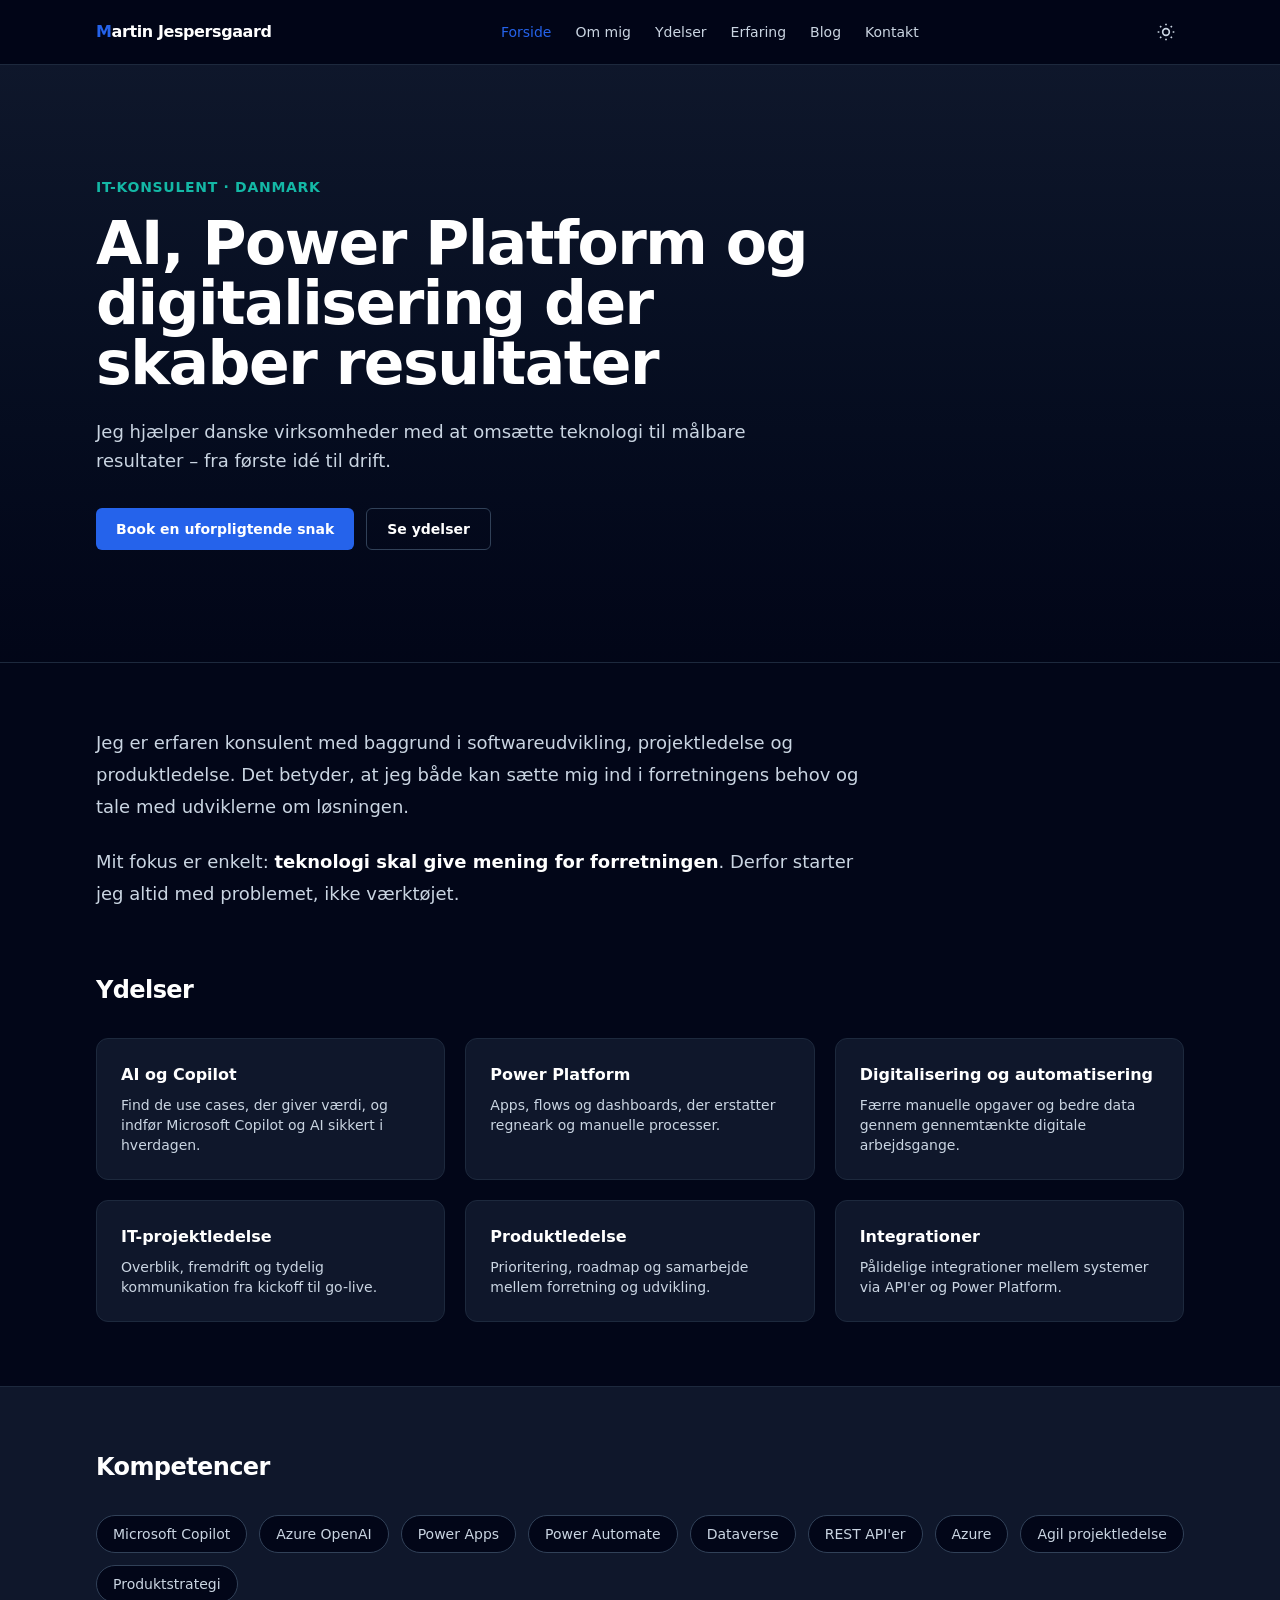
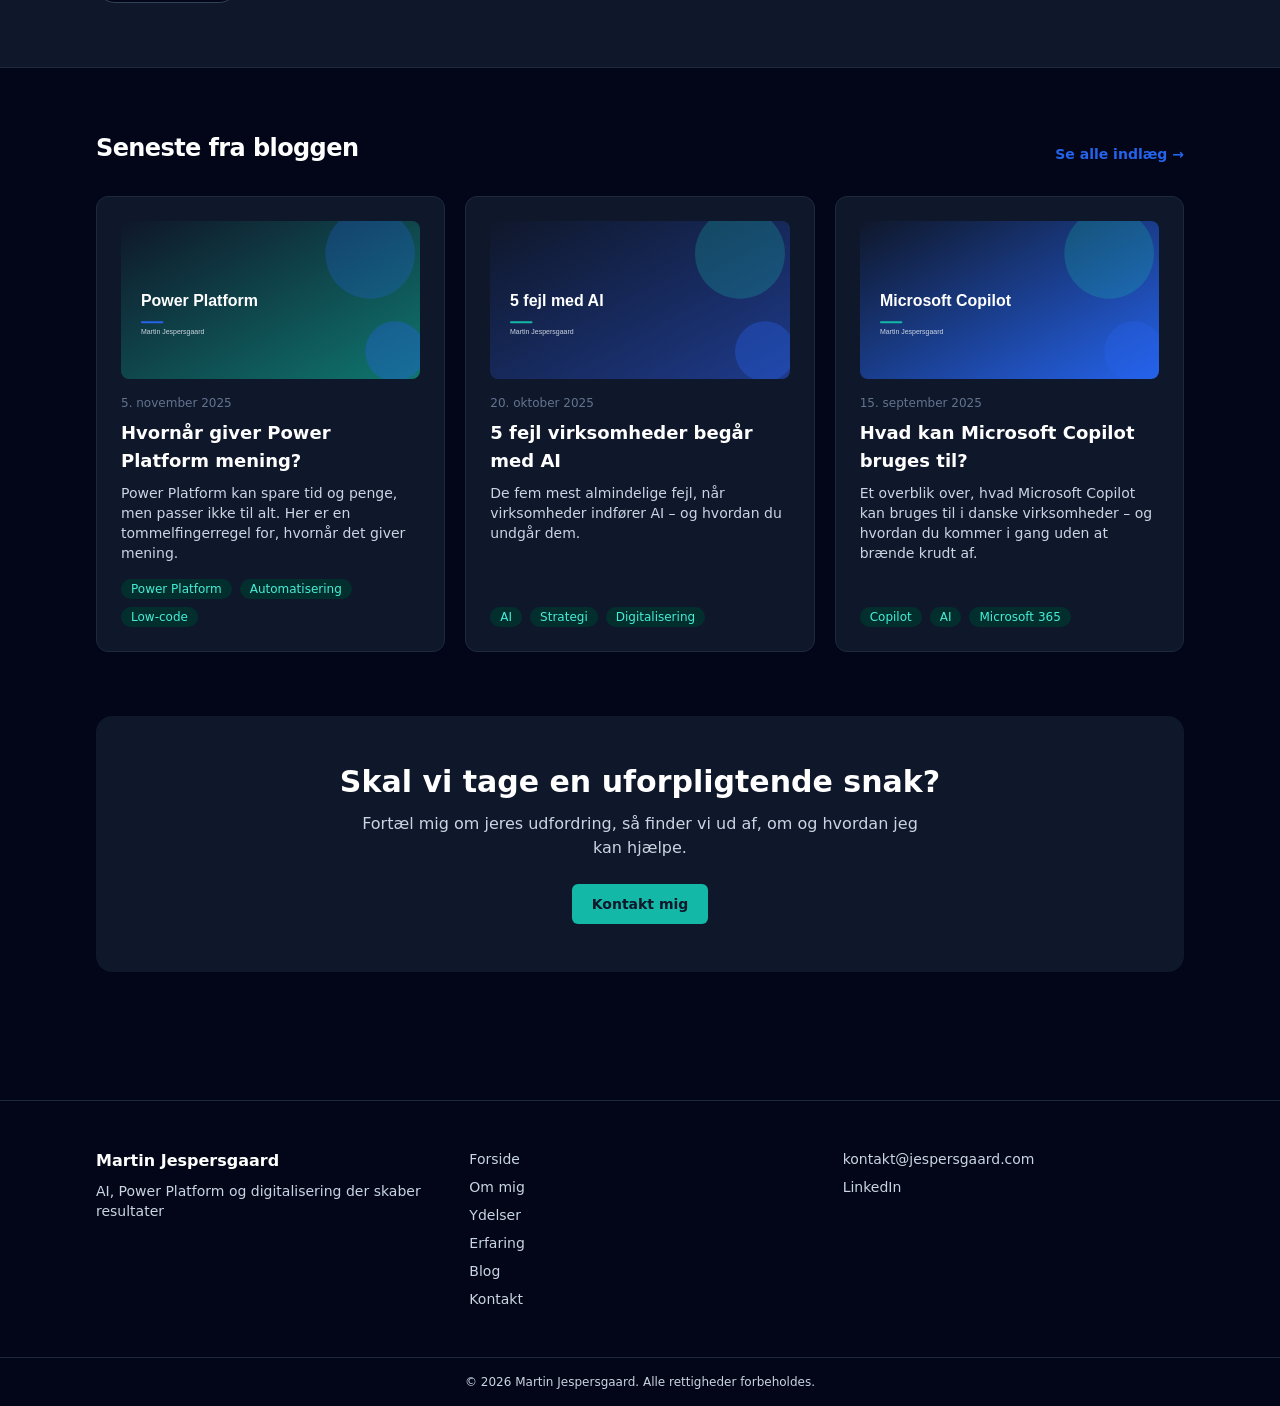
==== index.html @ b981d4f5 "Deploy 2026-11-13T13:01Z Co-authored-by: Copilot <223556219+Copilot@users.noreply.github.com>" ====
<!DOCTYPE html><html lang="da"><head><meta charset="utf-8"><meta name="viewport" content="width=device-width, initial-scale=1"><title>Martin Jespersgaard – AI, Power Platform og digitalisering der skaber resultater</title><meta name="description" content="Martin Jespersgaard er selvstændig IT-konsulent med fokus på AI, Microsoft Copilot, Power Platform, automatisering og digitalisering."><meta name="robots" content="index, follow, max-image-preview:large"><meta name="theme-color" content="#2563EB"><link rel="canonical" href="https://www.jespersgaard.com/"><link rel="icon" type="image/svg+xml" href="/favicon.svg"><link rel="sitemap" href="/sitemap-index.xml"><meta property="og:site_name" content="Martin Jespersgaard"><meta property="og:locale" content="da_DK"><meta property="og:type" content="website"><meta property="og:title" content="Martin Jespersgaard – AI, Power Platform og digitalisering der skaber resultater"><meta property="og:description" content="Martin Jespersgaard er selvstændig IT-konsulent med fokus på AI, Microsoft Copilot, Power Platform, automatisering og digitalisering."><meta property="og:url" content="https://www.jespersgaard.com/"><meta property="og:image" content="https://www.jespersgaard.com/images/og-default.png"><meta name="twitter:card" content="summary_large_image"><meta name="twitter:title" content="Martin Jespersgaard – AI, Power Platform og digitalisering der skaber resultater"><meta name="twitter:description" content="Martin Jespersgaard er selvstændig IT-konsulent med fokus på AI, Microsoft Copilot, Power Platform, automatisering og digitalisering."><meta name="twitter:image" content="https://www.jespersgaard.com/images/og-default.png"><script type="application/ld+json">{"@context":"https://schema.org","@type":"Person","@id":"https://www.jespersgaard.com/#person","name":"Martin Jespersgaard","url":"https://www.jespersgaard.com/","image":"https://www.jespersgaard.com/images/profile/martin.webp","jobTitle":"Selvstændig IT-konsulent","description":"Erfaren IT-konsulent med baggrund inden for softwareudvikling, projektledelse, produktledelse, Power Platform, integrationer og AI.","email":"kontakt@jespersgaard.com","sameAs":["https://www.linkedin.com/in/jespersgaard/"],"knowsAbout":["Microsoft Copilot","AI","Power Platform","Digitalisering","Automatisering","IT-projektledelse","Produktledelse","Integrationer"],"address":{"@type":"PostalAddress","addressCountry":"DK"}}</script><script>
      const dark = localStorage.getItem('theme') !== 'light';
      document.documentElement.classList.toggle('dark', dark);
    </script><link rel="stylesheet" href="/_astro/BaseLayout.BVk5-nYg.css"></head><body class="flex min-h-screen flex-col"><a href="#main" class="sr-only focus:not-sr-only focus:absolute focus:left-4 focus:top-4 focus:rounded focus:bg-primary focus:px-3 focus:py-2 focus:text-white">Gå til indhold</a><header class="sticky top-0 z-40 border-b border-slate-200 bg-white/90 backdrop-blur dark:border-slate-800 dark:bg-slate-950/90"><div class="container-x flex h-16 items-center justify-between"><a href="/" class="font-semibold tracking-tight text-secondary dark:text-white"><span class="text-primary">M</span>artin Jespersgaard</a><nav aria-label="Hovednavigation" class="hidden items-center gap-6 md:flex"><a href="/" aria-current="page" class="text-sm font-medium hover:text-primary text-primary">Forside</a><a href="/om-mig/" class="text-sm font-medium hover:text-primary text-slate-600 dark:text-slate-300">Om mig</a><a href="/ydelser/" class="text-sm font-medium hover:text-primary text-slate-600 dark:text-slate-300">Ydelser</a><a href="/erfaring/" class="text-sm font-medium hover:text-primary text-slate-600 dark:text-slate-300">Erfaring</a><a href="/blog/" class="text-sm font-medium hover:text-primary text-slate-600 dark:text-slate-300">Blog</a><a href="/kontakt/" class="text-sm font-medium hover:text-primary text-slate-600 dark:text-slate-300">Kontakt</a></nav><div class="flex items-center gap-2"><button id="theme-toggle" type="button" aria-label="Skift mellem lyst og mørkt tema" class="rounded-md p-2 text-slate-600 hover:bg-slate-100 dark:text-slate-300 dark:hover:bg-slate-800"><svg class="hidden size-5 dark:block" viewBox="0 0 24 24" fill="none" stroke="currentColor" stroke-width="2" aria-hidden="true"><circle cx="12" cy="12" r="4"></circle><path d="M12 2v2m0 16v2M4.9 4.9l1.4 1.4m11.4 11.4 1.4 1.4M2 12h2m16 0h2M4.9 19.1l1.4-1.4M17.7 6.3l1.4-1.4"></path></svg><svg class="size-5 dark:hidden" viewBox="0 0 24 24" fill="none" stroke="currentColor" stroke-width="2" aria-hidden="true"><path d="M21 12.8A9 9 0 1 1 11.2 3a7 7 0 0 0 9.8 9.8z"></path></svg></button><button id="menu-toggle" type="button" aria-label="Åbn menu" aria-expanded="false" aria-controls="mobile-menu" class="rounded-md p-2 text-slate-600 hover:bg-slate-100 md:hidden dark:text-slate-300 dark:hover:bg-slate-800"><svg class="size-5" viewBox="0 0 24 24" fill="none" stroke="currentColor" stroke-width="2" aria-hidden="true"><path d="M4 6h16M4 12h16M4 18h16"></path></svg></button></div></div><nav id="mobile-menu" aria-label="Mobilnavigation" hidden class="border-t border-slate-200 md:hidden dark:border-slate-800"><div class="container-x flex flex-col py-2"><a href="/" class="py-2 text-sm font-medium">Forside</a><a href="/om-mig/" class="py-2 text-sm font-medium">Om mig</a><a href="/ydelser/" class="py-2 text-sm font-medium">Ydelser</a><a href="/erfaring/" class="py-2 text-sm font-medium">Erfaring</a><a href="/blog/" class="py-2 text-sm font-medium">Blog</a><a href="/kontakt/" class="py-2 text-sm font-medium">Kontakt</a></div></nav></header><script type="module">document.getElementById(`theme-toggle`)?.addEventListener(`click`,()=>{let e=document.documentElement.classList.toggle(`dark`);localStorage.setItem(`theme`,e?`dark`:`light`)});var e=document.getElementById(`menu-toggle`),t=document.getElementById(`mobile-menu`);e?.addEventListener(`click`,()=>{let n=t.hasAttribute(`hidden`);t.toggleAttribute(`hidden`,!n),e.setAttribute(`aria-expanded`,String(n))});</script><!-- {SITE.name} --><main id="main" class="flex-1"><section class="border-b border-slate-200 bg-gradient-to-b from-slate-50 to-white dark:border-slate-800 dark:from-slate-900 dark:to-slate-950"><div class="container-x py-20 sm:py-28"><p class="mb-4 text-sm font-semibold uppercase tracking-wider text-accent">IT-konsulent · Danmark</p><h1 class="max-w-3xl font-bold tracking-tight text-4xl sm:text-6xl">AI, Power Platform og digitalisering der skaber resultater</h1><p class="mt-6 max-w-2xl text-lg leading-relaxed">Jeg hjælper danske virksomheder med at omsætte teknologi til målbare resultater – fra første idé til drift.</p><div class="mt-8 flex flex-wrap gap-3"><a href="/kontakt/" class="btn btn-primary">Book en uforpligtende snak</a><a href="/ydelser/" class="btn btn-secondary">Se ydelser</a></div></div></section><section class="container-x py-16"><div class="prose prose-lg prose-slate max-w-3xl dark:prose-invert"><p>Jeg er erfaren konsulent med baggrund i softwareudvikling, projektledelse og produktledelse. Det betyder, at jeg både kan sætte mig ind i forretningens behov og tale med udviklerne om løsningen.</p>
<p>Mit fokus er enkelt: <strong>teknologi skal give mening for forretningen</strong>. Derfor starter jeg altid med problemet, ikke værktøjet.</p>
</div></section><section class="container-x pb-16" aria-labelledby="ydelser"><h2 id="ydelser" class="text-2xl font-bold tracking-tight">Ydelser</h2><div class="mt-8 grid gap-5 sm:grid-cols-2 lg:grid-cols-3"><a href="/ydelser/" class="card block"><h3 class="font-semibold">AI og Copilot</h3><p class="mt-2 text-sm">Find de use cases, der giver værdi, og indfør Microsoft Copilot og AI sikkert i hverdagen.</p></a><a href="/ydelser/" class="card block"><h3 class="font-semibold">Power Platform</h3><p class="mt-2 text-sm">Apps, flows og dashboards, der erstatter regneark og manuelle processer.</p></a><a href="/ydelser/" class="card block"><h3 class="font-semibold">Digitalisering og automatisering</h3><p class="mt-2 text-sm">Færre manuelle opgaver og bedre data gennem gennemtænkte digitale arbejdsgange.</p></a><a href="/ydelser/" class="card block"><h3 class="font-semibold">IT-projektledelse</h3><p class="mt-2 text-sm">Overblik, fremdrift og tydelig kommunikation fra kickoff til go-live.</p></a><a href="/ydelser/" class="card block"><h3 class="font-semibold">Produktledelse</h3><p class="mt-2 text-sm">Prioritering, roadmap og samarbejde mellem forretning og udvikling.</p></a><a href="/ydelser/" class="card block"><h3 class="font-semibold">Integrationer</h3><p class="mt-2 text-sm">Pålidelige integrationer mellem systemer via API&#39;er og Power Platform.</p></a></div></section><section class="border-y border-slate-200 bg-slate-50 py-16 dark:border-slate-800 dark:bg-slate-900" aria-labelledby="kompetencer"><div class="container-x"><h2 id="kompetencer" class="text-2xl font-bold tracking-tight">Kompetencer</h2><ul class="mt-8 flex flex-wrap gap-3"><li class="rounded-full border border-slate-200 bg-white px-4 py-2 text-sm font-medium dark:border-slate-700 dark:bg-slate-950">Microsoft Copilot</li><li class="rounded-full border border-slate-200 bg-white px-4 py-2 text-sm font-medium dark:border-slate-700 dark:bg-slate-950">Azure OpenAI</li><li class="rounded-full border border-slate-200 bg-white px-4 py-2 text-sm font-medium dark:border-slate-700 dark:bg-slate-950">Power Apps</li><li class="rounded-full border border-slate-200 bg-white px-4 py-2 text-sm font-medium dark:border-slate-700 dark:bg-slate-950">Power Automate</li><li class="rounded-full border border-slate-200 bg-white px-4 py-2 text-sm font-medium dark:border-slate-700 dark:bg-slate-950">Dataverse</li><li class="rounded-full border border-slate-200 bg-white px-4 py-2 text-sm font-medium dark:border-slate-700 dark:bg-slate-950">REST API&#39;er</li><li class="rounded-full border border-slate-200 bg-white px-4 py-2 text-sm font-medium dark:border-slate-700 dark:bg-slate-950">Azure</li><li class="rounded-full border border-slate-200 bg-white px-4 py-2 text-sm font-medium dark:border-slate-700 dark:bg-slate-950">Agil projektledelse</li><li class="rounded-full border border-slate-200 bg-white px-4 py-2 text-sm font-medium dark:border-slate-700 dark:bg-slate-950">Produktstrategi</li></ul></div></section><section class="container-x py-16" aria-labelledby="blog"><div class="flex items-end justify-between"><h2 id="blog" class="text-2xl font-bold tracking-tight">Seneste fra bloggen</h2><a href="/blog/" class="text-sm font-semibold text-primary">Se alle indlæg →</a></div><div class="mt-8 grid gap-5 md:grid-cols-3"><article class="card flex h-full flex-col"><img src="/images/blog/power-platform.svg" alt="Illustration af Power Platform-byggeklodser" width="640" height="336" loading="lazy" decoding="async" class="mb-4 aspect-[1200/630] w-full rounded-lg object-cover"><time datetime="2025-11-05T00:00:00.000Z" class="text-xs text-slate-500">5. november 2025</time><h3 class="mt-2 text-lg font-semibold"><a href="/blog/hvornaar-power-platform/" class="hover:text-primary">Hvornår giver Power Platform mening?</a></h3><p class="mt-2 flex-1 text-sm">Power Platform kan spare tid og penge, men passer ikke til alt. Her er en tommelfingerregel for, hvornår det giver mening.</p><div class="mt-4 flex flex-wrap gap-2"><span class="tag">Power Platform</span><span class="tag">Automatisering</span><span class="tag">Low-code</span></div></article><article class="card flex h-full flex-col"><img src="/images/blog/ai-fejl.svg" alt="Illustration af fem faldgruber ved AI-projekter" width="640" height="336" loading="lazy" decoding="async" class="mb-4 aspect-[1200/630] w-full rounded-lg object-cover"><time datetime="2025-10-20T00:00:00.000Z" class="text-xs text-slate-500">20. oktober 2025</time><h3 class="mt-2 text-lg font-semibold"><a href="/blog/5-fejl-med-ai/" class="hover:text-primary">5 fejl virksomheder begår med AI</a></h3><p class="mt-2 flex-1 text-sm">De fem mest almindelige fejl, når virksomheder indfører AI – og hvordan du undgår dem.</p><div class="mt-4 flex flex-wrap gap-2"><span class="tag">AI</span><span class="tag">Strategi</span><span class="tag">Digitalisering</span></div></article><article class="card flex h-full flex-col"><img src="/images/blog/hvad-er-copilot.svg" alt="Illustration af Microsoft Copilot i en arbejdsgang" width="640" height="336" loading="lazy" decoding="async" class="mb-4 aspect-[1200/630] w-full rounded-lg object-cover"><time datetime="2025-09-15T00:00:00.000Z" class="text-xs text-slate-500">15. september 2025</time><h3 class="mt-2 text-lg font-semibold"><a href="/blog/hvad-er-copilot/" class="hover:text-primary">Hvad kan Microsoft Copilot bruges til?</a></h3><p class="mt-2 flex-1 text-sm">Et overblik over, hvad Microsoft Copilot kan bruges til i danske virksomheder – og hvordan du kommer i gang uden at brænde krudt af.</p><div class="mt-4 flex flex-wrap gap-2"><span class="tag">Copilot</span><span class="tag">AI</span><span class="tag">Microsoft 365</span></div></article></div></section><section class="container-x pb-8"><div class="rounded-2xl bg-secondary px-8 py-12 text-center"><h2 class="text-2xl font-bold !text-white sm:text-3xl">Skal vi tage en uforpligtende snak?</h2><p class="mx-auto mt-3 max-w-xl text-slate-300">Fortæl mig om jeres udfordring, så finder vi ud af, om og hvordan jeg kan hjælpe.</p><a href="/kontakt/" class="btn mt-6 bg-accent text-secondary hover:bg-teal-300">Kontakt mig</a></div></section></main><footer class="mt-24 border-t border-slate-200 dark:border-slate-800"><div class="container-x grid gap-8 py-12 md:grid-cols-3"><div><p class="font-semibold text-secondary dark:text-white">Martin Jespersgaard</p><p class="mt-2 text-sm">AI, Power Platform og digitalisering der skaber resultater</p></div><nav aria-label="Footernavigation"><ul class="space-y-2 text-sm"><li><a href="/" class="hover:text-primary">Forside</a></li><li><a href="/om-mig/" class="hover:text-primary">Om mig</a></li><li><a href="/ydelser/" class="hover:text-primary">Ydelser</a></li><li><a href="/erfaring/" class="hover:text-primary">Erfaring</a></li><li><a href="/blog/" class="hover:text-primary">Blog</a></li><li><a href="/kontakt/" class="hover:text-primary">Kontakt</a></li></ul></nav><div class="text-sm"><p><a href="mailto:kontakt@jespersgaard.com" class="hover:text-primary">kontakt@jespersgaard.com</a></p><p class="mt-2"><a href="https://www.linkedin.com/in/jespersgaard/" rel="me noopener" class="hover:text-primary">LinkedIn</a></p></div></div><div class="border-t border-slate-200 py-4 text-center text-xs dark:border-slate-800">© 2026 Martin Jespersgaard. Alle rettigheder forbeholdes.</div></footer></body></html>
---- _astro/BaseLayout.BVk5-nYg.css ----
/*! tailwindcss v4.3.5 | MIT License | https://tailwindcss.com */
@layer properties{@supports (((-webkit-hyphens:none)) and (not (margin-trim:block))) or ((-moz-orient:inline) and (not (color:rgb(from red r g b)))){*,:before,:after,::backdrop{--tw-space-y-reverse:0;--tw-border-style:solid;--tw-gradient-position:initial;--tw-gradient-from:#0000;--tw-gradient-via:#0000;--tw-gradient-to:#0000;--tw-gradient-stops:initial;--tw-gradient-via-stops:initial;--tw-gradient-from-position:0%;--tw-gradient-via-position:50%;--tw-gradient-to-position:100%;--tw-leading:initial;--tw-font-weight:initial;--tw-tracking:initial;--tw-shadow:0 0 #0000;--tw-shadow-color:initial;--tw-shadow-alpha:100%;--tw-inset-shadow:0 0 #0000;--tw-inset-shadow-color:initial;--tw-inset-shadow-alpha:100%;--tw-ring-color:initial;--tw-ring-shadow:0 0 #0000;--tw-inset-ring-color:initial;--tw-inset-ring-shadow:0 0 #0000;--tw-ring-inset:initial;--tw-ring-offset-width:0px;--tw-ring-offset-color:#fff;--tw-ring-offset-shadow:0 0 #0000;--tw-backdrop-blur:initial;--tw-backdrop-brightness:initial;--tw-backdrop-contrast:initial;--tw-backdrop-grayscale:initial;--tw-backdrop-hue-rotate:initial;--tw-backdrop-invert:initial;--tw-backdrop-opacity:initial;--tw-backdrop-saturate:initial;--tw-backdrop-sepia:initial;--tw-outline-style:solid}}}@layer theme{:root,:host{--font-sans:"Segoe UI", system-ui, -apple-system, "Helvetica Neue", Arial, sans-serif;--font-mono:ui-monospace, SFMono-Regular, Menlo, Monaco, Consolas, "Liberation Mono", "Courier New", monospace;--color-red-400:oklch(70.4% .191 22.216);--color-red-600:oklch(57.7% .245 27.325);--color-teal-50:oklch(98.4% .014 180.72);--color-teal-100:oklch(95.3% .051 180.801);--color-teal-300:oklch(85.5% .138 181.071);--color-teal-400:oklch(77.7% .152 181.912);--color-teal-600:oklch(60% .118 184.704);--color-teal-700:oklch(51.1% .096 186.391);--color-teal-950:oklch(27.7% .046 192.524);--color-blue-100:oklch(93.2% .032 255.585);--color-blue-950:oklch(28.2% .091 267.935);--color-slate-50:oklch(98.4% .003 247.858);--color-slate-100:oklch(96.8% .007 247.896);--color-slate-200:oklch(92.9% .013 255.508);--color-slate-300:oklch(86.9% .022 252.894);--color-slate-400:oklch(70.4% .04 256.788);--color-slate-500:oklch(55.4% .046 257.417);--color-slate-600:oklch(44.6% .043 257.281);--color-slate-700:oklch(37.2% .044 257.287);--color-slate-800:oklch(27.9% .041 260.031);--color-slate-900:oklch(20.8% .042 265.755);--color-slate-950:oklch(12.9% .042 264.695);--color-white:#fff;--spacing:.25rem;--container-xl:36rem;--container-2xl:42rem;--container-3xl:48rem;--container-6xl:72rem;--text-xs:.75rem;--text-xs--line-height:calc(1 / .75);--text-sm:.875rem;--text-sm--line-height:calc(1.25 / .875);--text-lg:1.125rem;--text-lg--line-height:calc(1.75 / 1.125);--text-xl:1.25rem;--text-xl--line-height:calc(1.75 / 1.25);--text-2xl:1.5rem;--text-2xl--line-height:calc(2 / 1.5);--text-3xl:1.875rem;--text-3xl--line-height:calc(2.25 / 1.875);--text-4xl:2.25rem;--text-4xl--line-height:calc(2.5 / 2.25);--text-5xl:3rem;--text-5xl--line-height:1;--text-6xl:3.75rem;--text-6xl--line-height:1;--font-weight-medium:500;--font-weight-semibold:600;--font-weight-bold:700;--tracking-tight:-.025em;--tracking-wider:.05em;--leading-relaxed:1.625;--radius-md:.375rem;--radius-lg:.5rem;--radius-xl:.75rem;--radius-2xl:1rem;--default-transition-duration:.15s;--default-transition-timing-function:cubic-bezier(.4, 0, .2, 1);--default-font-family:var(--font-sans);--default-mono-font-family:var(--font-mono);--color-primary:#2563eb;--color-primary-dark:#1d4ed8;--color-secondary:#0f172a;--color-accent:#14b8a6}}@layer base{*,:after,:before,::backdrop{box-sizing:border-box;border:0 solid;margin:0;padding:0}::file-selector-button{box-sizing:border-box;border:0 solid;margin:0;padding:0}html,:host{-webkit-text-size-adjust:100%;tab-size:4;line-height:1.5;font-family:var(--default-font-family,-apple-system, BlinkMacSystemFont, "Segoe UI", Roboto, "Helvetica Neue", "Noto Sans", Arial, sans-serif, "Apple Color Emoji", "Segoe UI Emoji", "Segoe UI Symbol", "Noto Color Emoji");font-feature-settings:var(--default-font-feature-settings,normal);font-variation-settings:var(--default-font-variation-settings,normal);-webkit-tap-highlight-color:transparent}hr{height:0;color:inherit;border-top-width:1px}abbr:where([title]){text-decoration:underline dotted}h1,h2,h3,h4,h5,h6{font-size:inherit;font-weight:inherit}a{color:inherit;-webkit-text-decoration:inherit;-webkit-text-decoration:inherit;-webkit-text-decoration:inherit;text-decoration:inherit}b,strong{font-weight:bolder}code,kbd,samp,pre{font-family:var(--default-mono-font-family,ui-monospace, SFMono-Regular, Menlo, Monaco, Consolas, "Liberation Mono", "Courier New", monospace);font-feature-settings:var(--default-mono-font-feature-settings,normal);font-variation-settings:var(--default-mono-font-variation-settings,normal);font-size:1em}small{font-size:80%}sub,sup{vertical-align:baseline;font-size:75%;line-height:0;position:relative}sub{bottom:-.25em}sup{top:-.5em}table{text-indent:0;border-color:inherit;border-collapse:collapse}:-moz-focusring:where(:not(iframe)){outline:auto}progress{vertical-align:baseline}summary{display:list-item}ol,ul,menu{list-style:none}img,svg,video,canvas,audio,iframe,embed,object{vertical-align:middle;display:block}img,video{max-width:100%;height:auto}button,input,select,optgroup,textarea{font:inherit;font-feature-settings:inherit;font-variation-settings:inherit;letter-spacing:inherit;color:inherit;opacity:1;background-color:#0000;border-radius:0}::file-selector-button{font:inherit;font-feature-settings:inherit;font-variation-settings:inherit;letter-spacing:inherit;color:inherit;opacity:1;background-color:#0000;border-radius:0}:where(select:is([multiple],[size])) optgroup{font-weight:bolder}:where(select:is([multiple],[size])) optgroup option{padding-inline-start:20px}::file-selector-button{margin-inline-end:4px}::placeholder{opacity:1}@supports (not ((-webkit-appearance:-apple-pay-button))) or (contain-intrinsic-size:1px){::placeholder{color:currentColor}@supports (color:color-mix(in lab, red, red)){::placeholder{color:color-mix(in oklab, currentcolor 50%, transparent)}}}textarea{resize:vertical}::-webkit-search-decoration{-webkit-appearance:none}::-webkit-date-and-time-value{min-height:1lh;text-align:inherit}::-webkit-datetime-edit{display:inline-flex}::-webkit-datetime-edit-fields-wrapper{padding:0}::-webkit-datetime-edit{padding-block:0}::-webkit-datetime-edit-year-field{padding-block:0}::-webkit-datetime-edit-month-field{padding-block:0}::-webkit-datetime-edit-day-field{padding-block:0}::-webkit-datetime-edit-hour-field{padding-block:0}::-webkit-datetime-edit-minute-field{padding-block:0}::-webkit-datetime-edit-second-field{padding-block:0}::-webkit-datetime-edit-millisecond-field{padding-block:0}::-webkit-datetime-edit-meridiem-field{padding-block:0}::-webkit-calendar-picker-indicator{line-height:1}:-moz-ui-invalid{box-shadow:none}button,input:where([type=button],[type=reset],[type=submit]){appearance:button}::file-selector-button{appearance:button}::-webkit-inner-spin-button{height:auto}::-webkit-outer-spin-button{height:auto}[hidden]:where(:not([hidden=until-found])){display:none!important}}@layer components;@layer utilities{.sr-only{clip-path:inset(50%);white-space:nowrap;border-width:0;width:1px;height:1px;margin:-1px;padding:0;position:absolute;overflow:hidden}.sticky{position:sticky}.top-0{top:0}.z-40{z-index:40}.order-first{order:-9999}.mx-auto{margin-inline:auto}.prose{color:var(--tw-prose-body);max-width:65ch}.prose :where(p):not(:where([class~=not-prose],[class~=not-prose] *)){margin-top:1.25em;margin-bottom:1.25em}.prose :where([class~=lead]):not(:where([class~=not-prose],[class~=not-prose] *)){color:var(--tw-prose-lead);margin-top:1.2em;margin-bottom:1.2em;font-size:1.25em;line-height:1.6}.prose :where(a):not(:where([class~=not-prose],[class~=not-prose] *)){color:var(--tw-prose-links);font-weight:500;text-decoration:underline}.prose :where(strong):not(:where([class~=not-prose],[class~=not-prose] *)){color:var(--tw-prose-bold);font-weight:600}.prose :where(a strong):not(:where([class~=not-prose],[class~=not-prose] *)),.prose :where(blockquote strong):not(:where([class~=not-prose],[class~=not-prose] *)),.prose :where(thead th strong):not(:where([class~=not-prose],[class~=not-prose] *)){color:inherit}.prose :where(ol):not(:where([class~=not-prose],[class~=not-prose] *)){margin-top:1.25em;margin-bottom:1.25em;padding-inline-start:1.625em;list-style-type:decimal}.prose :where(ol[type=A]):not(:where([class~=not-prose],[class~=not-prose] *)){list-style-type:upper-alpha}.prose :where(ol[type=a]):not(:where([class~=not-prose],[class~=not-prose] *)){list-style-type:lower-alpha}.prose :where(ol[type=A s]):not(:where([class~=not-prose],[class~=not-prose] *)){list-style-type:upper-alpha}.prose :where(ol[type=a s]):not(:where([class~=not-prose],[class~=not-prose] *)){list-style-type:lower-alpha}.prose :where(ol[type=I]):not(:where([class~=not-prose],[class~=not-prose] *)){list-style-type:upper-roman}.prose :where(ol[type=i]):not(:where([class~=not-prose],[class~=not-prose] *)){list-style-type:lower-roman}.prose :where(ol[type=I s]):not(:where([class~=not-prose],[class~=not-prose] *)){list-style-type:upper-roman}.prose :where(ol[type=i s]):not(:where([class~=not-prose],[class~=not-prose] *)){list-style-type:lower-roman}.prose :where(ol[type="1"]):not(:where([class~=not-prose],[class~=not-prose] *)){list-style-type:decimal}.prose :where(ul):not(:where([class~=not-prose],[class~=not-prose] *)){margin-top:1.25em;margin-bottom:1.25em;padding-inline-start:1.625em;list-style-type:disc}.prose :where(ol>li):not(:where([class~=not-prose],[class~=not-prose] *))::marker{color:var(--tw-prose-counters);font-weight:400}.prose :where(ul>li):not(:where([class~=not-prose],[class~=not-prose] *))::marker{color:var(--tw-prose-bullets)}.prose :where(dt):not(:where([class~=not-prose],[class~=not-prose] *)){color:var(--tw-prose-headings);margin-top:1.25em;font-weight:600}.prose :where(hr):not(:where([class~=not-prose],[class~=not-prose] *)){border-color:var(--tw-prose-hr);border-top-width:1px;margin-top:3em;margin-bottom:3em}.prose :where(blockquote):not(:where([class~=not-prose],[class~=not-prose] *)){color:var(--tw-prose-quotes);border-inline-start-width:.25rem;border-inline-start-color:var(--tw-prose-quote-borders);quotes:"“""”""‘""’";margin-top:1.6em;margin-bottom:1.6em;padding-inline-start:1em;font-style:italic;font-weight:500}.prose :where(blockquote p:first-of-type):not(:where([class~=not-prose],[class~=not-prose] *)):before{content:open-quote}.prose :where(blockquote p:last-of-type):not(:where([class~=not-prose],[class~=not-prose] *)):after{content:close-quote}.prose :where(h1):not(:where([class~=not-prose],[class~=not-prose] *)){color:var(--tw-prose-headings);margin-top:0;margin-bottom:.888889em;font-size:2.25em;font-weight:800;line-height:1.11111}.prose :where(h1 strong):not(:where([class~=not-prose],[class~=not-prose] *)){color:inherit;font-weight:900}.prose :where(h2):not(:where([class~=not-prose],[class~=not-prose] *)){color:var(--tw-prose-headings);margin-top:2em;margin-bottom:1em;font-size:1.5em;font-weight:700;line-height:1.33333}.prose :where(h2 strong):not(:where([class~=not-prose],[class~=not-prose] *)){color:inherit;font-weight:800}.prose :where(h3):not(:where([class~=not-prose],[class~=not-prose] *)){color:var(--tw-prose-headings);margin-top:1.6em;margin-bottom:.6em;font-size:1.25em;font-weight:600;line-height:1.6}.prose :where(h3 strong):not(:where([class~=not-prose],[class~=not-prose] *)){color:inherit;font-weight:700}.prose :where(h4):not(:where([class~=not-prose],[class~=not-prose] *)){color:var(--tw-prose-headings);margin-top:1.5em;margin-bottom:.5em;font-weight:600;line-height:1.5}.prose :where(h4 strong):not(:where([class~=not-prose],[class~=not-prose] *)){color:inherit;font-weight:700}.prose :where(img):not(:where([class~=not-prose],[class~=not-prose] *)){margin-top:2em;margin-bottom:2em}.prose :where(picture):not(:where([class~=not-prose],[class~=not-prose] *)){margin-top:2em;margin-bottom:2em;display:block}.prose :where(video):not(:where([class~=not-prose],[class~=not-prose] *)){margin-top:2em;margin-bottom:2em}.prose :where(kbd):not(:where([class~=not-prose],[class~=not-prose] *)){color:var(--tw-prose-kbd);box-shadow:0 0 0 1px var(--tw-prose-kbd-shadows), 0 3px 0 var(--tw-prose-kbd-shadows);padding-top:.1875em;padding-inline-end:.375em;padding-bottom:.1875em;border-radius:.3125rem;padding-inline-start:.375em;font-family:inherit;font-size:.875em;font-weight:500}.prose :where(code):not(:where([class~=not-prose],[class~=not-prose] *)){color:var(--tw-prose-code);font-size:.875em;font-weight:600}.prose :where(code):not(:where([class~=not-prose],[class~=not-prose] *)):before,.prose :where(code):not(:where([class~=not-prose],[class~=not-prose] *)):after{content:"`"}.prose :where(a code):not(:where([class~=not-prose],[class~=not-prose] *)),.prose :where(h1 code):not(:where([class~=not-prose],[class~=not-prose] *)){color:inherit}.prose :where(h2 code):not(:where([class~=not-prose],[class~=not-prose] *)){color:inherit;font-size:.875em}.prose :where(h3 code):not(:where([class~=not-prose],[class~=not-prose] *)){color:inherit;font-size:.9em}.prose :where(h4 code):not(:where([class~=not-prose],[class~=not-prose] *)),.prose :where(blockquote code):not(:where([class~=not-prose],[class~=not-prose] *)),.prose :where(thead th code):not(:where([class~=not-prose],[class~=not-prose] *)){color:inherit}.prose :where(pre):not(:where([class~=not-prose],[class~=not-prose] *)){color:var(--tw-prose-pre-code);background-color:var(--tw-prose-pre-bg);padding-top:.857143em;padding-inline-end:1.14286em;padding-bottom:.857143em;border-radius:.375rem;margin-top:1.71429em;margin-bottom:1.71429em;padding-inline-start:1.14286em;font-size:.875em;font-weight:400;line-height:1.71429;overflow-x:auto}.prose :where(pre code):not(:where([class~=not-prose],[class~=not-prose] *)){font-weight:inherit;color:inherit;font-size:inherit;font-family:inherit;line-height:inherit;background-color:#0000;border-width:0;border-radius:0;padding:0}.prose :where(pre code):not(:where([class~=not-prose],[class~=not-prose] *)):before,.prose :where(pre code):not(:where([class~=not-prose],[class~=not-prose] *)):after{content:none}.prose :where(table):not(:where([class~=not-prose],[class~=not-prose] *)){table-layout:auto;width:100%;margin-top:2em;margin-bottom:2em;font-size:.875em;line-height:1.71429}.prose :where(thead):not(:where([class~=not-prose],[class~=not-prose] *)){border-bottom-width:1px;border-bottom-color:var(--tw-prose-th-borders)}.prose :where(thead th):not(:where([class~=not-prose],[class~=not-prose] *)){color:var(--tw-prose-headings);vertical-align:bottom;padding-inline-end:.571429em;padding-bottom:.571429em;padding-inline-start:.571429em;font-weight:600}.prose :where(tbody tr):not(:where([class~=not-prose],[class~=not-prose] *)){border-bottom-width:1px;border-bottom-color:var(--tw-prose-td-borders)}.prose :where(tbody tr:last-child):not(:where([class~=not-prose],[class~=not-prose] *)){border-bottom-width:0}.prose :where(tbody td):not(:where([class~=not-prose],[class~=not-prose] *)){vertical-align:baseline}.prose :where(tfoot):not(:where([class~=not-prose],[class~=not-prose] *)){border-top-width:1px;border-top-color:var(--tw-prose-th-borders)}.prose :where(tfoot td):not(:where([class~=not-prose],[class~=not-prose] *)){vertical-align:top}.prose :where(th,td):not(:where([class~=not-prose],[class~=not-prose] *)){text-align:start}.prose :where(figure>*):not(:where([class~=not-prose],[class~=not-prose] *)){margin-top:0;margin-bottom:0}.prose :where(figcaption):not(:where([class~=not-prose],[class~=not-prose] *)){color:var(--tw-prose-captions);margin-top:.857143em;font-size:.875em;line-height:1.42857}.prose{--tw-prose-body:oklch(37.3% .034 259.733);--tw-prose-headings:oklch(21% .034 264.665);--tw-prose-lead:oklch(44.6% .03 256.802);--tw-prose-links:oklch(21% .034 264.665);--tw-prose-bold:oklch(21% .034 264.665);--tw-prose-counters:oklch(55.1% .027 264.364);--tw-prose-bullets:oklch(87.2% .01 258.338);--tw-prose-hr:oklch(92.8% .006 264.531);--tw-prose-quotes:oklch(21% .034 264.665);--tw-prose-quote-borders:oklch(92.8% .006 264.531);--tw-prose-captions:oklch(55.1% .027 264.364);--tw-prose-kbd:oklch(21% .034 264.665);--tw-prose-kbd-shadows:oklab(21% -.00316127 -.0338527/.1);--tw-prose-code:oklch(21% .034 264.665);--tw-prose-pre-code:oklch(92.8% .006 264.531);--tw-prose-pre-bg:oklch(27.8% .033 256.848);--tw-prose-th-borders:oklch(87.2% .01 258.338);--tw-prose-td-borders:oklch(92.8% .006 264.531);--tw-prose-invert-body:oklch(87.2% .01 258.338);--tw-prose-invert-headings:#fff;--tw-prose-invert-lead:oklch(70.7% .022 261.325);--tw-prose-invert-links:#fff;--tw-prose-invert-bold:#fff;--tw-prose-invert-counters:oklch(70.7% .022 261.325);--tw-prose-invert-bullets:oklch(44.6% .03 256.802);--tw-prose-invert-hr:oklch(37.3% .034 259.733);--tw-prose-invert-quotes:oklch(96.7% .003 264.542);--tw-prose-invert-quote-borders:oklch(37.3% .034 259.733);--tw-prose-invert-captions:oklch(70.7% .022 261.325);--tw-prose-invert-kbd:#fff;--tw-prose-invert-kbd-shadows:#ffffff1a;--tw-prose-invert-code:#fff;--tw-prose-invert-pre-code:oklch(87.2% .01 258.338);--tw-prose-invert-pre-bg:#00000080;--tw-prose-invert-th-borders:oklch(44.6% .03 256.802);--tw-prose-invert-td-borders:oklch(37.3% .034 259.733);font-size:1rem;line-height:1.75}.prose :where(picture>img):not(:where([class~=not-prose],[class~=not-prose] *)){margin-top:0;margin-bottom:0}.prose :where(li):not(:where([class~=not-prose],[class~=not-prose] *)){margin-top:.5em;margin-bottom:.5em}.prose :where(ol>li):not(:where([class~=not-prose],[class~=not-prose] *)),.prose :where(ul>li):not(:where([class~=not-prose],[class~=not-prose] *)){padding-inline-start:.375em}.prose :where(.prose>ul>li p):not(:where([class~=not-prose],[class~=not-prose] *)){margin-top:.75em;margin-bottom:.75em}.prose :where(.prose>ul>li>p:first-child):not(:where([class~=not-prose],[class~=not-prose] *)){margin-top:1.25em}.prose :where(.prose>ul>li>p:last-child):not(:where([class~=not-prose],[class~=not-prose] *)){margin-bottom:1.25em}.prose :where(.prose>ol>li>p:first-child):not(:where([class~=not-prose],[class~=not-prose] *)){margin-top:1.25em}.prose :where(.prose>ol>li>p:last-child):not(:where([class~=not-prose],[class~=not-prose] *)){margin-bottom:1.25em}.prose :where(ul ul,ul ol,ol ul,ol ol):not(:where([class~=not-prose],[class~=not-prose] *)){margin-top:.75em;margin-bottom:.75em}.prose :where(dl):not(:where([class~=not-prose],[class~=not-prose] *)){margin-top:1.25em;margin-bottom:1.25em}.prose :where(dd):not(:where([class~=not-prose],[class~=not-prose] *)){margin-top:.5em;padding-inline-start:1.625em}.prose :where(hr+*):not(:where([class~=not-prose],[class~=not-prose] *)),.prose :where(h2+*):not(:where([class~=not-prose],[class~=not-prose] *)),.prose :where(h3+*):not(:where([class~=not-prose],[class~=not-prose] *)),.prose :where(h4+*):not(:where([class~=not-prose],[class~=not-prose] *)){margin-top:0}.prose :where(thead th:first-child):not(:where([class~=not-prose],[class~=not-prose] *)){padding-inline-start:0}.prose :where(thead th:last-child):not(:where([class~=not-prose],[class~=not-prose] *)){padding-inline-end:0}.prose :where(tbody td,tfoot td):not(:where([class~=not-prose],[class~=not-prose] *)){padding-top:.571429em;padding-inline-end:.571429em;padding-bottom:.571429em;padding-inline-start:.571429em}.prose :where(tbody td:first-child,tfoot td:first-child):not(:where([class~=not-prose],[class~=not-prose] *)){padding-inline-start:0}.prose :where(tbody td:last-child,tfoot td:last-child):not(:where([class~=not-prose],[class~=not-prose] *)){padding-inline-end:0}.prose :where(figure):not(:where([class~=not-prose],[class~=not-prose] *)){margin-top:2em;margin-bottom:2em}.prose :where(.prose>:first-child):not(:where([class~=not-prose],[class~=not-prose] *)){margin-top:0}.prose :where(.prose>:last-child):not(:where([class~=not-prose],[class~=not-prose] *)){margin-bottom:0}.prose-lg{font-size:1.125rem;line-height:1.77778}.prose-lg :where(p):not(:where([class~=not-prose],[class~=not-prose] *)){margin-top:1.33333em;margin-bottom:1.33333em}.prose-lg :where([class~=lead]):not(:where([class~=not-prose],[class~=not-prose] *)){margin-top:1.09091em;margin-bottom:1.09091em;font-size:1.22222em;line-height:1.45455}.prose-lg :where(blockquote):not(:where([class~=not-prose],[class~=not-prose] *)){margin-top:1.66667em;margin-bottom:1.66667em;padding-inline-start:1em}.prose-lg :where(h1):not(:where([class~=not-prose],[class~=not-prose] *)){margin-top:0;margin-bottom:.833333em;font-size:2.66667em;line-height:1}.prose-lg :where(h2):not(:where([class~=not-prose],[class~=not-prose] *)){margin-top:1.86667em;margin-bottom:1.06667em;font-size:1.66667em;line-height:1.33333}.prose-lg :where(h3):not(:where([class~=not-prose],[class~=not-prose] *)){margin-top:1.66667em;margin-bottom:.666667em;font-size:1.33333em;line-height:1.5}.prose-lg :where(h4):not(:where([class~=not-prose],[class~=not-prose] *)){margin-top:1.77778em;margin-bottom:.444444em;line-height:1.55556}.prose-lg :where(img):not(:where([class~=not-prose],[class~=not-prose] *)),.prose-lg :where(picture):not(:where([class~=not-prose],[class~=not-prose] *)){margin-top:1.77778em;margin-bottom:1.77778em}.prose-lg :where(picture>img):not(:where([class~=not-prose],[class~=not-prose] *)){margin-top:0;margin-bottom:0}.prose-lg :where(video):not(:where([class~=not-prose],[class~=not-prose] *)){margin-top:1.77778em;margin-bottom:1.77778em}.prose-lg :where(kbd):not(:where([class~=not-prose],[class~=not-prose] *)){padding-top:.222222em;padding-inline-end:.444444em;padding-bottom:.222222em;border-radius:.3125rem;padding-inline-start:.444444em;font-size:.888889em}.prose-lg :where(code):not(:where([class~=not-prose],[class~=not-prose] *)){font-size:.888889em}.prose-lg :where(h2 code):not(:where([class~=not-prose],[class~=not-prose] *)){font-size:.866667em}.prose-lg :where(h3 code):not(:where([class~=not-prose],[class~=not-prose] *)){font-size:.875em}.prose-lg :where(pre):not(:where([class~=not-prose],[class~=not-prose] *)){padding-top:1em;padding-inline-end:1.5em;padding-bottom:1em;border-radius:.375rem;margin-top:2em;margin-bottom:2em;padding-inline-start:1.5em;font-size:.888889em;line-height:1.75}.prose-lg :where(ol):not(:where([class~=not-prose],[class~=not-prose] *)),.prose-lg :where(ul):not(:where([class~=not-prose],[class~=not-prose] *)){margin-top:1.33333em;margin-bottom:1.33333em;padding-inline-start:1.55556em}.prose-lg :where(li):not(:where([class~=not-prose],[class~=not-prose] *)){margin-top:.666667em;margin-bottom:.666667em}.prose-lg :where(ol>li):not(:where([class~=not-prose],[class~=not-prose] *)),.prose-lg :where(ul>li):not(:where([class~=not-prose],[class~=not-prose] *)){padding-inline-start:.444444em}.prose-lg :where(.prose-lg>ul>li p):not(:where([class~=not-prose],[class~=not-prose] *)){margin-top:.888889em;margin-bottom:.888889em}.prose-lg :where(.prose-lg>ul>li>p:first-child):not(:where([class~=not-prose],[class~=not-prose] *)){margin-top:1.33333em}.prose-lg :where(.prose-lg>ul>li>p:last-child):not(:where([class~=not-prose],[class~=not-prose] *)){margin-bottom:1.33333em}.prose-lg :where(.prose-lg>ol>li>p:first-child):not(:where([class~=not-prose],[class~=not-prose] *)){margin-top:1.33333em}.prose-lg :where(.prose-lg>ol>li>p:last-child):not(:where([class~=not-prose],[class~=not-prose] *)){margin-bottom:1.33333em}.prose-lg :where(ul ul,ul ol,ol ul,ol ol):not(:where([class~=not-prose],[class~=not-prose] *)){margin-top:.888889em;margin-bottom:.888889em}.prose-lg :where(dl):not(:where([class~=not-prose],[class~=not-prose] *)){margin-top:1.33333em;margin-bottom:1.33333em}.prose-lg :where(dt):not(:where([class~=not-prose],[class~=not-prose] *)){margin-top:1.33333em}.prose-lg :where(dd):not(:where([class~=not-prose],[class~=not-prose] *)){margin-top:.666667em;padding-inline-start:1.55556em}.prose-lg :where(hr):not(:where([class~=not-prose],[class~=not-prose] *)){margin-top:3.11111em;margin-bottom:3.11111em}.prose-lg :where(hr+*):not(:where([class~=not-prose],[class~=not-prose] *)),.prose-lg :where(h2+*):not(:where([class~=not-prose],[class~=not-prose] *)),.prose-lg :where(h3+*):not(:where([class~=not-prose],[class~=not-prose] *)),.prose-lg :where(h4+*):not(:where([class~=not-prose],[class~=not-prose] *)){margin-top:0}.prose-lg :where(table):not(:where([class~=not-prose],[class~=not-prose] *)){font-size:.888889em;line-height:1.5}.prose-lg :where(thead th):not(:where([class~=not-prose],[class~=not-prose] *)){padding-inline-end:.75em;padding-bottom:.75em;padding-inline-start:.75em}.prose-lg :where(thead th:first-child):not(:where([class~=not-prose],[class~=not-prose] *)){padding-inline-start:0}.prose-lg :where(thead th:last-child):not(:where([class~=not-prose],[class~=not-prose] *)){padding-inline-end:0}.prose-lg :where(tbody td,tfoot td):not(:where([class~=not-prose],[class~=not-prose] *)){padding-top:.75em;padding-inline-end:.75em;padding-bottom:.75em;padding-inline-start:.75em}.prose-lg :where(tbody td:first-child,tfoot td:first-child):not(:where([class~=not-prose],[class~=not-prose] *)){padding-inline-start:0}.prose-lg :where(tbody td:last-child,tfoot td:last-child):not(:where([class~=not-prose],[class~=not-prose] *)){padding-inline-end:0}.prose-lg :where(figure):not(:where([class~=not-prose],[class~=not-prose] *)){margin-top:1.77778em;margin-bottom:1.77778em}.prose-lg :where(figure>*):not(:where([class~=not-prose],[class~=not-prose] *)){margin-top:0;margin-bottom:0}.prose-lg :where(figcaption):not(:where([class~=not-prose],[class~=not-prose] *)){margin-top:1em;font-size:.888889em;line-height:1.5}.prose-lg :where(.prose-lg>:first-child):not(:where([class~=not-prose],[class~=not-prose] *)){margin-top:0}.prose-lg :where(.prose-lg>:last-child):not(:where([class~=not-prose],[class~=not-prose] *)){margin-bottom:0}.mt-1{margin-top:var(--spacing)}.mt-2{margin-top:calc(var(--spacing) * 2)}.mt-3{margin-top:calc(var(--spacing) * 3)}.mt-4{margin-top:calc(var(--spacing) * 4)}.mt-6{margin-top:calc(var(--spacing) * 6)}.mt-8{margin-top:calc(var(--spacing) * 8)}.mt-10{margin-top:calc(var(--spacing) * 10)}.mt-12{margin-top:calc(var(--spacing) * 12)}.mt-16{margin-top:calc(var(--spacing) * 16)}.mt-24{margin-top:calc(var(--spacing) * 24)}.mb-4{margin-bottom:calc(var(--spacing) * 4)}.block{display:block}.flex{display:flex}.grid{display:grid}.hidden{display:none}.aspect-\[4\/5\]{aspect-ratio:4/5}.aspect-\[1200\/630\]{aspect-ratio:1200/630}.size-5{width:calc(var(--spacing) * 5);height:calc(var(--spacing) * 5)}.h-16{height:calc(var(--spacing) * 16)}.h-full{height:100%}.min-h-screen{min-height:100vh}.w-24{width:calc(var(--spacing) * 24)}.w-full{width:100%}.max-w-2xl{max-width:var(--container-2xl)}.max-w-3xl{max-width:var(--container-3xl)}.max-w-xl{max-width:var(--container-xl)}.flex-1{flex:1}.flex-col{flex-direction:column}.flex-wrap{flex-wrap:wrap}.items-baseline{align-items:baseline}.items-center{align-items:center}.items-end{align-items:flex-end}.items-start{align-items:flex-start}.justify-between{justify-content:space-between}.gap-2{gap:calc(var(--spacing) * 2)}.gap-3{gap:calc(var(--spacing) * 3)}.gap-4{gap:calc(var(--spacing) * 4)}.gap-5{gap:calc(var(--spacing) * 5)}.gap-6{gap:calc(var(--spacing) * 6)}.gap-8{gap:calc(var(--spacing) * 8)}.gap-10{gap:calc(var(--spacing) * 10)}:where(.space-y-1>:not(:last-child)){--tw-space-y-reverse:0;margin-block-start:calc(var(--spacing) * var(--tw-space-y-reverse));margin-block-end:calc(var(--spacing) * calc(1 - var(--tw-space-y-reverse)))}:where(.space-y-2>:not(:last-child)){--tw-space-y-reverse:0;margin-block-start:calc(calc(var(--spacing) * 2) * var(--tw-space-y-reverse));margin-block-end:calc(calc(var(--spacing) * 2) * calc(1 - var(--tw-space-y-reverse)))}.overflow-hidden{overflow:hidden}.rounded-2xl{border-radius:var(--radius-2xl)}.rounded-full{border-radius:2147483647px}.rounded-lg{border-radius:var(--radius-lg)}.rounded-md{border-radius:var(--radius-md)}.rounded-xl{border-radius:var(--radius-xl)}.border{border-style:var(--tw-border-style);border-width:1px}.border-y{border-block-style:var(--tw-border-style);border-block-width:1px}.border-t{border-top-style:var(--tw-border-style);border-top-width:1px}.border-b{border-bottom-style:var(--tw-border-style);border-bottom-width:1px}.border-slate-200{border-color:var(--color-slate-200)}.border-slate-300{border-color:var(--color-slate-300)}.bg-accent{background-color:var(--color-accent)}.bg-secondary{background-color:var(--color-secondary)}.bg-slate-50{background-color:var(--color-slate-50)}.bg-white{background-color:var(--color-white)}.bg-white\/90{background-color:#ffffffe6}@supports (color:color-mix(in lab, red, red)){.bg-white\/90{background-color:color-mix(in oklab, var(--color-white) 90%, transparent)}}.bg-gradient-to-b{--tw-gradient-position:to bottom in oklab;background-image:linear-gradient(var(--tw-gradient-stops))}.bg-gradient-to-br{--tw-gradient-position:to bottom right in oklab;background-image:linear-gradient(var(--tw-gradient-stops))}.from-blue-100{--tw-gradient-from:var(--color-blue-100);--tw-gradient-stops:var(--tw-gradient-via-stops,var(--tw-gradient-position), var(--tw-gradient-from) var(--tw-gradient-from-position), var(--tw-gradient-to) var(--tw-gradient-to-position))}.from-slate-50{--tw-gradient-from:var(--color-slate-50);--tw-gradient-stops:var(--tw-gradient-via-stops,var(--tw-gradient-position), var(--tw-gradient-from) var(--tw-gradient-from-position), var(--tw-gradient-to) var(--tw-gradient-to-position))}.via-slate-100{--tw-gradient-via:var(--color-slate-100);--tw-gradient-via-stops:var(--tw-gradient-position), var(--tw-gradient-from) var(--tw-gradient-from-position), var(--tw-gradient-via) var(--tw-gradient-via-position), var(--tw-gradient-to) var(--tw-gradient-to-position);--tw-gradient-stops:var(--tw-gradient-via-stops)}.to-teal-100{--tw-gradient-to:var(--color-teal-100);--tw-gradient-stops:var(--tw-gradient-via-stops,var(--tw-gradient-position), var(--tw-gradient-from) var(--tw-gradient-from-position), var(--tw-gradient-to) var(--tw-gradient-to-position))}.to-white{--tw-gradient-to:var(--color-white);--tw-gradient-stops:var(--tw-gradient-via-stops,var(--tw-gradient-position), var(--tw-gradient-from) var(--tw-gradient-from-position), var(--tw-gradient-to) var(--tw-gradient-to-position))}.object-cover{object-fit:cover}.object-bottom{object-position:bottom}.p-2{padding:calc(var(--spacing) * 2)}.p-4{padding:calc(var(--spacing) * 4)}.px-3{padding-inline:calc(var(--spacing) * 3)}.px-4{padding-inline:calc(var(--spacing) * 4)}.px-8{padding-inline:calc(var(--spacing) * 8)}.py-2{padding-block:calc(var(--spacing) * 2)}.py-4{padding-block:calc(var(--spacing) * 4)}.py-12{padding-block:calc(var(--spacing) * 12)}.py-14{padding-block:calc(var(--spacing) * 14)}.py-16{padding-block:calc(var(--spacing) * 16)}.py-20{padding-block:calc(var(--spacing) * 20)}.pt-12{padding-top:calc(var(--spacing) * 12)}.pb-8{padding-bottom:calc(var(--spacing) * 8)}.pb-16{padding-bottom:calc(var(--spacing) * 16)}.text-center{text-align:center}.text-2xl{font-size:var(--text-2xl);line-height:var(--tw-leading,var(--text-2xl--line-height))}.text-3xl{font-size:var(--text-3xl);line-height:var(--tw-leading,var(--text-3xl--line-height))}.text-4xl{font-size:var(--text-4xl);line-height:var(--tw-leading,var(--text-4xl--line-height))}.text-lg{font-size:var(--text-lg);line-height:var(--tw-leading,var(--text-lg--line-height))}.text-sm{font-size:var(--text-sm);line-height:var(--tw-leading,var(--text-sm--line-height))}.text-xl{font-size:var(--text-xl);line-height:var(--tw-leading,var(--text-xl--line-height))}.text-xs{font-size:var(--text-xs);line-height:var(--tw-leading,var(--text-xs--line-height))}.leading-relaxed{--tw-leading:var(--leading-relaxed);line-height:var(--leading-relaxed)}.font-bold{--tw-font-weight:var(--font-weight-bold);font-weight:var(--font-weight-bold)}.font-medium{--tw-font-weight:var(--font-weight-medium);font-weight:var(--font-weight-medium)}.font-semibold{--tw-font-weight:var(--font-weight-semibold);font-weight:var(--font-weight-semibold)}.tracking-tight{--tw-tracking:var(--tracking-tight);letter-spacing:var(--tracking-tight)}.tracking-wider{--tw-tracking:var(--tracking-wider);letter-spacing:var(--tracking-wider)}.\!text-white{color:var(--color-white)!important}.text-accent{color:var(--color-accent)}.text-primary{color:var(--color-primary)}.text-red-600{color:var(--color-red-600)}.text-secondary{color:var(--color-secondary)}.text-slate-300{color:var(--color-slate-300)}.text-slate-400{color:var(--color-slate-400)}.text-slate-500{color:var(--color-slate-500)}.text-slate-600{color:var(--color-slate-600)}.text-slate-900{color:var(--color-slate-900)}.text-teal-600{color:var(--color-teal-600)}.uppercase{text-transform:uppercase}.ring-1{--tw-ring-shadow:var(--tw-ring-inset, ) 0 0 0 calc(1px + var(--tw-ring-offset-width)) var(--tw-ring-color,currentcolor);box-shadow:var(--tw-inset-shadow), var(--tw-inset-ring-shadow), var(--tw-ring-offset-shadow), var(--tw-ring-shadow), var(--tw-shadow)}.ring-slate-200{--tw-ring-color:var(--color-slate-200)}.backdrop-blur{--tw-backdrop-blur:blur(8px);backdrop-filter:var(--tw-backdrop-blur, ) var(--tw-backdrop-brightness, ) var(--tw-backdrop-contrast, ) var(--tw-backdrop-grayscale, ) var(--tw-backdrop-hue-rotate, ) var(--tw-backdrop-invert, ) var(--tw-backdrop-opacity, ) var(--tw-backdrop-saturate, ) var(--tw-backdrop-sepia, )}.prose-slate{--tw-prose-body:oklch(37.2% .044 257.287);--tw-prose-headings:oklch(20.8% .042 265.755);--tw-prose-lead:oklch(44.6% .043 257.281);--tw-prose-links:oklch(20.8% .042 265.755);--tw-prose-bold:oklch(20.8% .042 265.755);--tw-prose-counters:oklch(55.4% .046 257.417);--tw-prose-bullets:oklch(86.9% .022 252.894);--tw-prose-hr:oklch(92.9% .013 255.508);--tw-prose-quotes:oklch(20.8% .042 265.755);--tw-prose-quote-borders:oklch(92.9% .013 255.508);--tw-prose-captions:oklch(55.4% .046 257.417);--tw-prose-kbd:oklch(20.8% .042 265.755);--tw-prose-kbd-shadows:oklab(20.8% -.00310889 -.0418848/.1);--tw-prose-code:oklch(20.8% .042 265.755);--tw-prose-pre-code:oklch(92.9% .013 255.508);--tw-prose-pre-bg:oklch(27.9% .041 260.031);--tw-prose-th-borders:oklch(86.9% .022 252.894);--tw-prose-td-borders:oklch(92.9% .013 255.508);--tw-prose-invert-body:oklch(86.9% .022 252.894);--tw-prose-invert-headings:#fff;--tw-prose-invert-lead:oklch(70.4% .04 256.788);--tw-prose-invert-links:#fff;--tw-prose-invert-bold:#fff;--tw-prose-invert-counters:oklch(70.4% .04 256.788);--tw-prose-invert-bullets:oklch(44.6% .043 257.281);--tw-prose-invert-hr:oklch(37.2% .044 257.287);--tw-prose-invert-quotes:oklch(96.8% .007 247.896);--tw-prose-invert-quote-borders:oklch(37.2% .044 257.287);--tw-prose-invert-captions:oklch(70.4% .04 256.788);--tw-prose-invert-kbd:#fff;--tw-prose-invert-kbd-shadows:#ffffff1a;--tw-prose-invert-code:#fff;--tw-prose-invert-pre-code:oklch(86.9% .022 252.894);--tw-prose-invert-pre-bg:#00000080;--tw-prose-invert-th-borders:oklch(44.6% .043 257.281);--tw-prose-invert-td-borders:oklch(37.2% .044 257.287)}@media (hover:hover){.hover\:bg-slate-100:hover{background-color:var(--color-slate-100)}.hover\:bg-teal-300:hover{background-color:var(--color-teal-300)}.hover\:text-primary:hover{color:var(--color-primary)}}.focus\:not-sr-only:focus{clip-path:none;white-space:normal;width:auto;height:auto;margin:0;padding:0;position:static;overflow:visible}.focus\:absolute:focus{position:absolute}.focus\:top-4:focus{top:calc(var(--spacing) * 4)}.focus\:left-4:focus{left:calc(var(--spacing) * 4)}.focus\:rounded:focus{border-radius:.25rem}.focus\:border-primary:focus{border-color:var(--color-primary)}.focus\:bg-primary:focus{background-color:var(--color-primary)}.focus\:px-3:focus{padding-inline:calc(var(--spacing) * 3)}.focus\:py-2:focus{padding-block:calc(var(--spacing) * 2)}.focus\:text-white:focus{color:var(--color-white)}.focus\:outline-2:focus{outline-style:var(--tw-outline-style);outline-width:2px}.focus\:outline-primary:focus{outline-color:var(--color-primary)}@media (width>=40rem){.sm\:grid-cols-2{grid-template-columns:repeat(2,minmax(0,1fr))}.sm\:py-20{padding-block:calc(var(--spacing) * 20)}.sm\:py-28{padding-block:calc(var(--spacing) * 28)}.sm\:text-3xl{font-size:var(--text-3xl);line-height:var(--tw-leading,var(--text-3xl--line-height))}.sm\:text-5xl{font-size:var(--text-5xl);line-height:var(--tw-leading,var(--text-5xl--line-height))}.sm\:text-6xl{font-size:var(--text-6xl);line-height:var(--tw-leading,var(--text-6xl--line-height))}}@media (width>=48rem){.md\:sticky{position:sticky}.md\:top-24{top:calc(var(--spacing) * 24)}.md\:order-none{order:0}.md\:flex{display:flex}.md\:hidden{display:none}.md\:w-full{width:100%}.md\:grid-cols-2{grid-template-columns:repeat(2,minmax(0,1fr))}.md\:grid-cols-3{grid-template-columns:repeat(3,minmax(0,1fr))}.md\:grid-cols-\[1fr_10rem\]{grid-template-columns:1fr 10rem}}@media (width>=64rem){.lg\:grid-cols-3{grid-template-columns:repeat(3,minmax(0,1fr))}.lg\:grid-cols-\[1fr_12rem\]{grid-template-columns:1fr 12rem}}.dark\:block:where(.dark,.dark *){display:block}.dark\:hidden:where(.dark,.dark *){display:none}.dark\:border-slate-700:where(.dark,.dark *){border-color:var(--color-slate-700)}.dark\:border-slate-800:where(.dark,.dark *){border-color:var(--color-slate-800)}.dark\:bg-slate-900:where(.dark,.dark *){background-color:var(--color-slate-900)}.dark\:bg-slate-950:where(.dark,.dark *){background-color:var(--color-slate-950)}.dark\:bg-slate-950\/90:where(.dark,.dark *){background-color:#020618e6}@supports (color:color-mix(in lab, red, red)){.dark\:bg-slate-950\/90:where(.dark,.dark *){background-color:color-mix(in oklab, var(--color-slate-950) 90%, transparent)}}.dark\:from-blue-950:where(.dark,.dark *){--tw-gradient-from:var(--color-blue-950);--tw-gradient-stops:var(--tw-gradient-via-stops,var(--tw-gradient-position), var(--tw-gradient-from) var(--tw-gradient-from-position), var(--tw-gradient-to) var(--tw-gradient-to-position))}.dark\:from-slate-900:where(.dark,.dark *){--tw-gradient-from:var(--color-slate-900);--tw-gradient-stops:var(--tw-gradient-via-stops,var(--tw-gradient-position), var(--tw-gradient-from) var(--tw-gradient-from-position), var(--tw-gradient-to) var(--tw-gradient-to-position))}.dark\:via-slate-900:where(.dark,.dark *){--tw-gradient-via:var(--color-slate-900);--tw-gradient-via-stops:var(--tw-gradient-position), var(--tw-gradient-from) var(--tw-gradient-from-position), var(--tw-gradient-via) var(--tw-gradient-via-position), var(--tw-gradient-to) var(--tw-gradient-to-position);--tw-gradient-stops:var(--tw-gradient-via-stops)}.dark\:to-slate-950:where(.dark,.dark *){--tw-gradient-to:var(--color-slate-950);--tw-gradient-stops:var(--tw-gradient-via-stops,var(--tw-gradient-position), var(--tw-gradient-from) var(--tw-gradient-from-position), var(--tw-gradient-to) var(--tw-gradient-to-position))}.dark\:to-teal-950:where(.dark,.dark *){--tw-gradient-to:var(--color-teal-950);--tw-gradient-stops:var(--tw-gradient-via-stops,var(--tw-gradient-position), var(--tw-gradient-from) var(--tw-gradient-from-position), var(--tw-gradient-to) var(--tw-gradient-to-position))}.dark\:text-red-400:where(.dark,.dark *){color:var(--color-red-400)}.dark\:text-slate-300:where(.dark,.dark *){color:var(--color-slate-300)}.dark\:text-teal-400:where(.dark,.dark *){color:var(--color-teal-400)}.dark\:text-white:where(.dark,.dark *){color:var(--color-white)}.dark\:ring-slate-800:where(.dark,.dark *){--tw-ring-color:var(--color-slate-800)}.dark\:prose-invert:where(.dark,.dark *){--tw-prose-body:var(--tw-prose-invert-body);--tw-prose-headings:var(--tw-prose-invert-headings);--tw-prose-lead:var(--tw-prose-invert-lead);--tw-prose-links:var(--tw-prose-invert-links);--tw-prose-bold:var(--tw-prose-invert-bold);--tw-prose-counters:var(--tw-prose-invert-counters);--tw-prose-bullets:var(--tw-prose-invert-bullets);--tw-prose-hr:var(--tw-prose-invert-hr);--tw-prose-quotes:var(--tw-prose-invert-quotes);--tw-prose-quote-borders:var(--tw-prose-invert-quote-borders);--tw-prose-captions:var(--tw-prose-invert-captions);--tw-prose-kbd:var(--tw-prose-invert-kbd);--tw-prose-kbd-shadows:var(--tw-prose-invert-kbd-shadows);--tw-prose-code:var(--tw-prose-invert-code);--tw-prose-pre-code:var(--tw-prose-invert-pre-code);--tw-prose-pre-bg:var(--tw-prose-invert-pre-bg);--tw-prose-th-borders:var(--tw-prose-invert-th-borders);--tw-prose-td-borders:var(--tw-prose-invert-td-borders)}@media (hover:hover){.dark\:hover\:bg-slate-800:where(.dark,.dark *):hover{background-color:var(--color-slate-800)}}.prose-headings\:tracking-tight :where(h1,h2,h3,h4,h5,h6,th):not(:where([class~=not-prose],[class~=not-prose] *)){--tw-tracking:var(--tracking-tight);letter-spacing:var(--tracking-tight)}.prose-img\:rounded-xl :where(img):not(:where([class~=not-prose],[class~=not-prose] *)){border-radius:var(--radius-xl)}}html{scroll-behavior:smooth}body{background-color:var(--color-white);color:var(--color-slate-700);-webkit-font-smoothing:antialiased;-moz-osx-font-smoothing:grayscale}body:where(.dark,.dark *){background-color:var(--color-slate-950);color:var(--color-slate-300)}h1,h2,h3{color:var(--color-secondary)}:is(h1,h2,h3):where(.dark,.dark *){color:var(--color-white)}.container-x{width:100%;max-width:var(--container-6xl);padding-inline:calc(var(--spacing) * 5);margin-inline:auto}@media (width>=40rem){.container-x{padding-inline:calc(var(--spacing) * 8)}}.btn{border-radius:var(--radius-md);padding-inline:calc(var(--spacing) * 5);padding-block:calc(var(--spacing) * 2.5);font-size:var(--text-sm);line-height:var(--tw-leading,var(--text-sm--line-height));--tw-font-weight:var(--font-weight-semibold);font-weight:var(--font-weight-semibold);transition-property:color,background-color,border-color,outline-color,text-decoration-color,fill,stroke,--tw-gradient-from,--tw-gradient-via,--tw-gradient-to,opacity,box-shadow,transform,translate,scale,rotate,filter,-webkit-backdrop-filter,backdrop-filter,display,content-visibility,overlay,pointer-events;transition-timing-function:var(--tw-ease,var(--default-transition-timing-function));transition-duration:var(--tw-duration,var(--default-transition-duration));justify-content:center;align-items:center;display:inline-flex}.btn:focus-visible{outline-style:var(--tw-outline-style);outline-offset:2px;outline-width:2px;outline-color:var(--color-primary)}.btn-primary{background-color:var(--color-primary);color:var(--color-white)}@media (hover:hover){.btn-primary:hover{background-color:var(--color-primary-dark)}}.btn-secondary{border-style:var(--tw-border-style);border-width:1px;border-color:var(--color-slate-300);color:var(--color-secondary)}@media (hover:hover){.btn-secondary:hover{border-color:var(--color-primary);color:var(--color-primary)}}.btn-secondary:where(.dark,.dark *){border-color:var(--color-slate-700);color:var(--color-white)}.card{border-radius:var(--radius-xl);border-style:var(--tw-border-style);border-width:1px;border-color:var(--color-slate-200);background-color:var(--color-white);padding:calc(var(--spacing) * 6);transition-property:color,background-color,border-color,outline-color,text-decoration-color,fill,stroke,--tw-gradient-from,--tw-gradient-via,--tw-gradient-to,opacity,box-shadow,transform,translate,scale,rotate,filter,-webkit-backdrop-filter,backdrop-filter,display,content-visibility,overlay,pointer-events;transition-timing-function:var(--tw-ease,var(--default-transition-timing-function));transition-duration:var(--tw-duration,var(--default-transition-duration))}@media (hover:hover){.card:hover{border-color:#2563eb80}@supports (color:color-mix(in lab, red, red)){.card:hover{border-color:color-mix(in oklab, var(--color-primary) 50%, transparent)}}.card:hover{--tw-shadow:0 1px 3px 0 var(--tw-shadow-color,#0000001a), 0 1px 2px -1px var(--tw-shadow-color,#0000001a);box-shadow:var(--tw-inset-shadow), var(--tw-inset-ring-shadow), var(--tw-ring-offset-shadow), var(--tw-ring-shadow), var(--tw-shadow)}}.card:where(.dark,.dark *){border-color:var(--color-slate-800);background-color:var(--color-slate-900)}.tag{background-color:var(--color-teal-50);padding-inline:calc(var(--spacing) * 2.5);padding-block:calc(var(--spacing) * .5);font-size:var(--text-xs);line-height:var(--tw-leading,var(--text-xs--line-height));--tw-font-weight:var(--font-weight-medium);font-weight:var(--font-weight-medium);color:var(--color-teal-700);border-radius:2147483647px}.tag:where(.dark,.dark *){background-color:var(--color-teal-950);color:var(--color-teal-300)}.prose :where(a){color:var(--color-primary)}@property --tw-space-y-reverse{syntax:"*";inherits:false;initial-value:0}@property --tw-border-style{syntax:"*";inherits:false;initial-value:solid}@property --tw-gradient-position{syntax:"*";inherits:false}@property --tw-gradient-from{syntax:"<color>";inherits:false;initial-value:#0000}@property --tw-gradient-via{syntax:"<color>";inherits:false;initial-value:#0000}@property --tw-gradient-to{syntax:"<color>";inherits:false;initial-value:#0000}@property --tw-gradient-stops{syntax:"*";inherits:false}@property --tw-gradient-via-stops{syntax:"*";inherits:false}@property --tw-gradient-from-position{syntax:"<length-percentage>";inherits:false;initial-value:0%}@property --tw-gradient-via-position{syntax:"<length-percentage>";inherits:false;initial-value:50%}@property --tw-gradient-to-position{syntax:"<length-percentage>";inherits:false;initial-value:100%}@property --tw-leading{syntax:"*";inherits:false}@property --tw-font-weight{syntax:"*";inherits:false}@property --tw-tracking{syntax:"*";inherits:false}@property --tw-shadow{syntax:"*";inherits:false;initial-value:0 0 #0000}@property --tw-shadow-color{syntax:"*";inherits:false}@property --tw-shadow-alpha{syntax:"<percentage>";inherits:false;initial-value:100%}@property --tw-inset-shadow{syntax:"*";inherits:false;initial-value:0 0 #0000}@property --tw-inset-shadow-color{syntax:"*";inherits:false}@property --tw-inset-shadow-alpha{syntax:"<percentage>";inherits:false;initial-value:100%}@property --tw-ring-color{syntax:"*";inherits:false}@property --tw-ring-shadow{syntax:"*";inherits:false;initial-value:0 0 #0000}@property --tw-inset-ring-color{syntax:"*";inherits:false}@property --tw-inset-ring-shadow{syntax:"*";inherits:false;initial-value:0 0 #0000}@property --tw-ring-inset{syntax:"*";inherits:false}@property --tw-ring-offset-width{syntax:"<length>";inherits:false;initial-value:0}@property --tw-ring-offset-color{syntax:"*";inherits:false;initial-value:#fff}@property --tw-ring-offset-shadow{syntax:"*";inherits:false;initial-value:0 0 #0000}@property --tw-backdrop-blur{syntax:"*";inherits:false}@property --tw-backdrop-brightness{syntax:"*";inherits:false}@property --tw-backdrop-contrast{syntax:"*";inherits:false}@property --tw-backdrop-grayscale{syntax:"*";inherits:false}@property --tw-backdrop-hue-rotate{syntax:"*";inherits:false}@property --tw-backdrop-invert{syntax:"*";inherits:false}@property --tw-backdrop-opacity{syntax:"*";inherits:false}@property --tw-backdrop-saturate{syntax:"*";inherits:false}@property --tw-backdrop-sepia{syntax:"*";inherits:false}@property --tw-outline-style{syntax:"*";inherits:false;initial-value:solid}
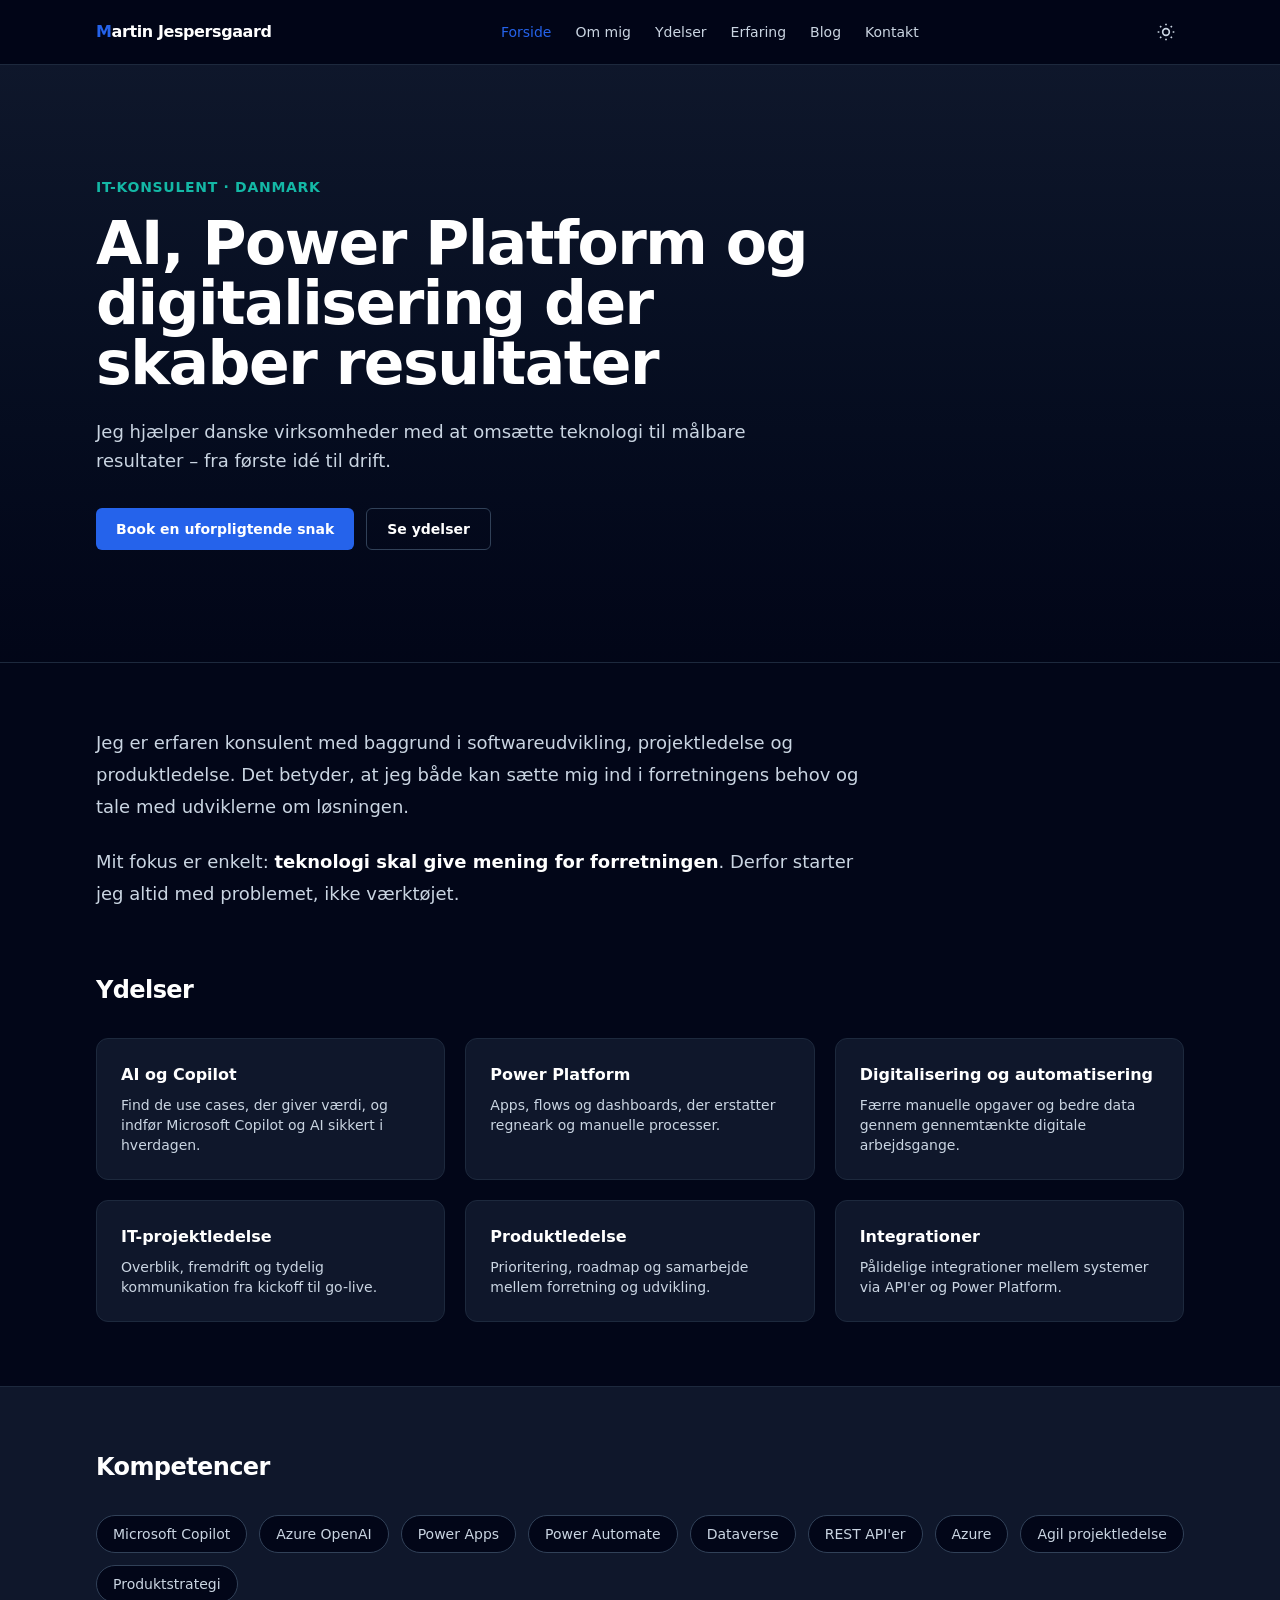
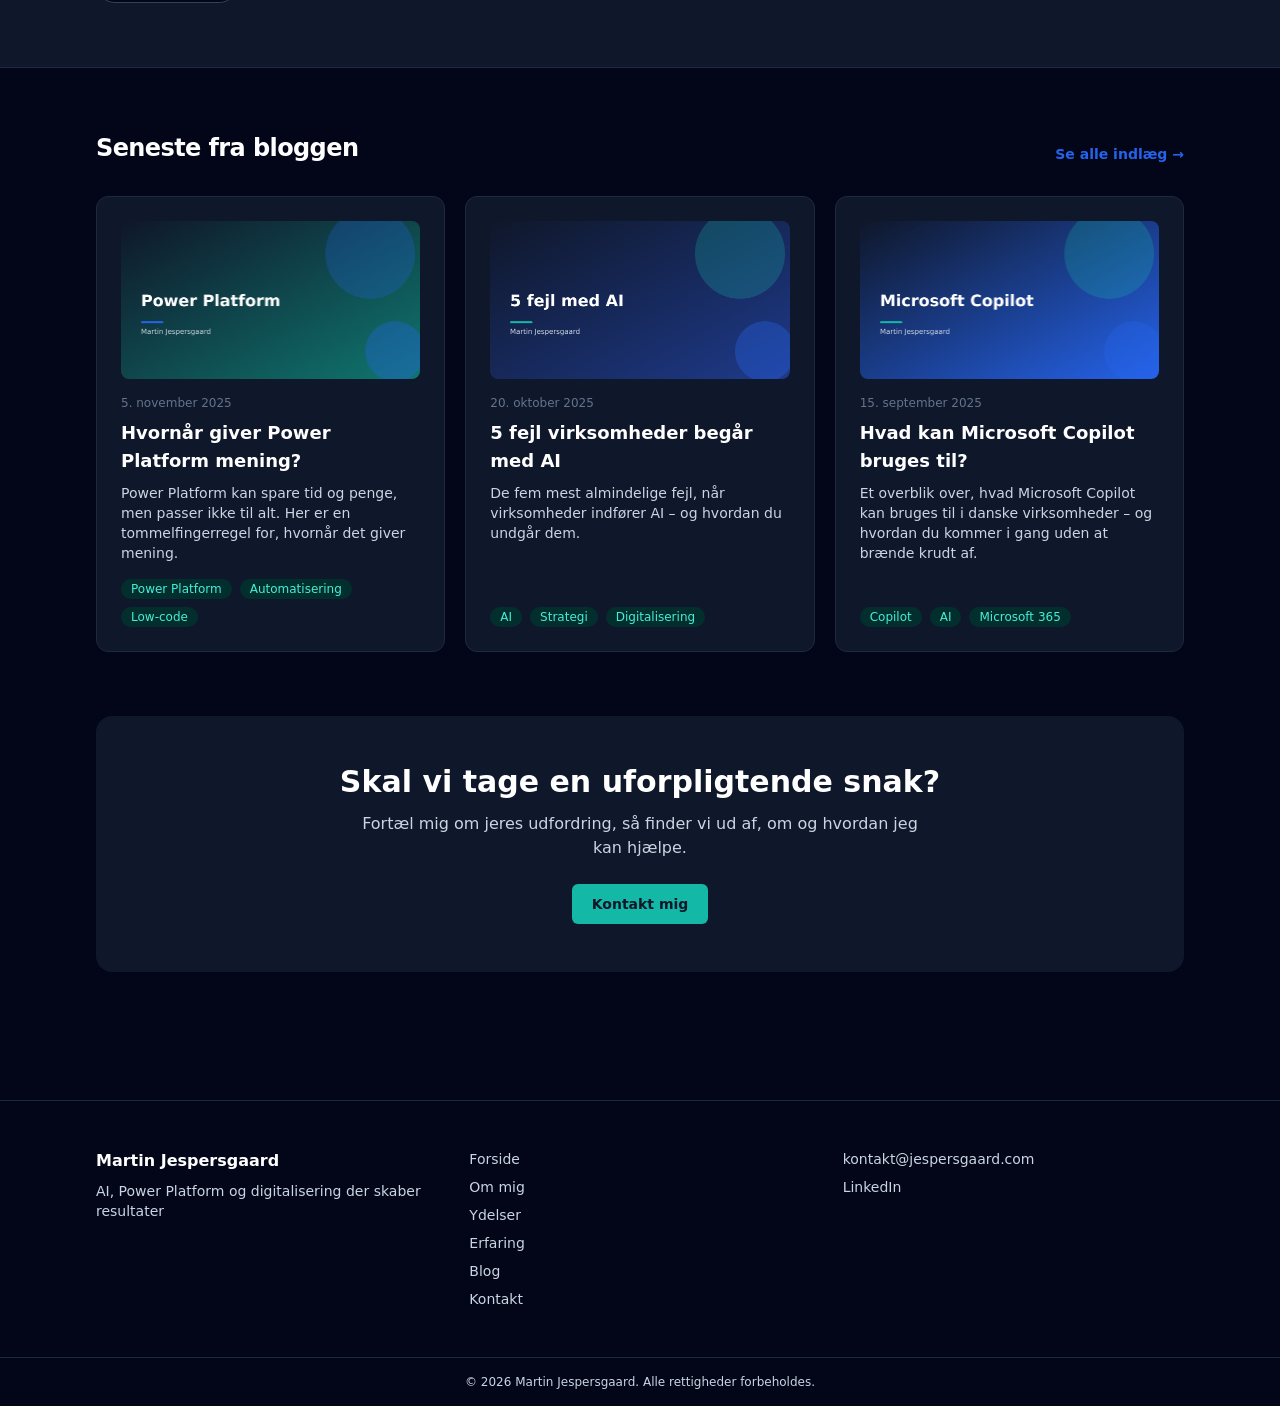
==== commit 5713e155: "Deploy 2026-11-13T13:10Z Co-authored-by: Copilot <223556219+Copilot@users.noreply.github.com>" ====
--- a/index.html
+++ b/index.html
@@ -1,6 +1,6 @@
-<!DOCTYPE html><html lang="da"><head><meta charset="utf-8"><meta name="viewport" content="width=device-width, initial-scale=1"><title>Martin Jespersgaard – AI, Power Platform og digitalisering der skaber resultater</title><meta name="description" content="Martin Jespersgaard er selvstændig IT-konsulent med fokus på AI, Microsoft Copilot, Power Platform, automatisering og digitalisering."><meta name="robots" content="index, follow, max-image-preview:large"><meta name="theme-color" content="#2563EB"><link rel="canonical" href="https://www.jespersgaard.com/"><link rel="icon" type="image/svg+xml" href="/favicon.svg"><link rel="sitemap" href="/sitemap-index.xml"><meta property="og:site_name" content="Martin Jespersgaard"><meta property="og:locale" content="da_DK"><meta property="og:type" content="website"><meta property="og:title" content="Martin Jespersgaard – AI, Power Platform og digitalisering der skaber resultater"><meta property="og:description" content="Martin Jespersgaard er selvstændig IT-konsulent med fokus på AI, Microsoft Copilot, Power Platform, automatisering og digitalisering."><meta property="og:url" content="https://www.jespersgaard.com/"><meta property="og:image" content="https://www.jespersgaard.com/images/og-default.png"><meta name="twitter:card" content="summary_large_image"><meta name="twitter:title" content="Martin Jespersgaard – AI, Power Platform og digitalisering der skaber resultater"><meta name="twitter:description" content="Martin Jespersgaard er selvstændig IT-konsulent med fokus på AI, Microsoft Copilot, Power Platform, automatisering og digitalisering."><meta name="twitter:image" content="https://www.jespersgaard.com/images/og-default.png"><script type="application/ld+json">{"@context":"https://schema.org","@type":"Person","@id":"https://www.jespersgaard.com/#person","name":"Martin Jespersgaard","url":"https://www.jespersgaard.com/","image":"https://www.jespersgaard.com/images/profile/martin.webp","jobTitle":"Selvstændig IT-konsulent","description":"Erfaren IT-konsulent med baggrund inden for softwareudvikling, projektledelse, produktledelse, Power Platform, integrationer og AI.","email":"kontakt@jespersgaard.com","sameAs":["https://www.linkedin.com/in/jespersgaard/"],"knowsAbout":["Microsoft Copilot","AI","Power Platform","Digitalisering","Automatisering","IT-projektledelse","Produktledelse","Integrationer"],"address":{"@type":"PostalAddress","addressCountry":"DK"}}</script><script>
+<!DOCTYPE html><html lang="da"><head><meta charset="utf-8"><meta name="viewport" content="width=device-width, initial-scale=1"><title>Martin Jespersgaard – IT-konsulent | AI &amp; Power Platform</title><meta name="description" content="Martin Jespersgaard er selvstændig IT-konsulent med fokus på AI, Microsoft Copilot, Power Platform, automatisering og digitalisering."><meta name="robots" content="index, follow, max-image-preview:large"><meta name="theme-color" content="#2563EB"><link rel="canonical" href="https://www.jespersgaard.com/"><link rel="icon" type="image/svg+xml" href="/favicon.svg"><link rel="sitemap" href="/sitemap-index.xml"><meta property="og:site_name" content="Martin Jespersgaard"><meta property="og:locale" content="da_DK"><meta property="og:type" content="website"><meta property="og:title" content="Martin Jespersgaard – IT-konsulent | AI &amp; Power Platform"><meta property="og:description" content="Martin Jespersgaard er selvstændig IT-konsulent med fokus på AI, Microsoft Copilot, Power Platform, automatisering og digitalisering."><meta property="og:url" content="https://www.jespersgaard.com/"><meta property="og:image" content="https://www.jespersgaard.com/images/og-default.png"><meta name="twitter:card" content="summary_large_image"><meta name="twitter:title" content="Martin Jespersgaard – IT-konsulent | AI &amp; Power Platform"><meta name="twitter:description" content="Martin Jespersgaard er selvstændig IT-konsulent med fokus på AI, Microsoft Copilot, Power Platform, automatisering og digitalisering."><meta name="twitter:image" content="https://www.jespersgaard.com/images/og-default.png"><script type="application/ld+json">{"@context":"https://schema.org","@type":"Person","@id":"https://www.jespersgaard.com/#person","name":"Martin Jespersgaard","url":"https://www.jespersgaard.com/","image":"https://www.jespersgaard.com/images/profile/martin.webp","jobTitle":"Selvstændig IT-konsulent","description":"Erfaren IT-konsulent med baggrund inden for softwareudvikling, projektledelse, produktledelse, Power Platform, integrationer og AI.","email":"kontakt@jespersgaard.com","sameAs":["https://www.linkedin.com/in/jespersgaard/"],"knowsAbout":["Microsoft Copilot","AI","Power Platform","Digitalisering","Automatisering","IT-projektledelse","Produktledelse","Integrationer"],"address":{"@type":"PostalAddress","addressCountry":"DK"}}</script><script type="application/ld+json">{"@context":"https://schema.org","@type":"ProfessionalService","@id":"https://www.jespersgaard.com/#service","name":"Martin Jespersgaard – IT-konsulent","url":"https://www.jespersgaard.com/","description":"Erfaren IT-konsulent med baggrund inden for softwareudvikling, projektledelse, produktledelse, Power Platform, integrationer og AI.","image":"https://www.jespersgaard.com/images/og-default.png","areaServed":{"@type":"Country","name":"Danmark"},"founder":{"@id":"https://www.jespersgaard.com/#person"},"knowsLanguage":"da","email":"kontakt@jespersgaard.com","serviceType":["AI og Copilot","Power Platform","Digitalisering","Automatisering","IT-projektledelse","Produktledelse","Integrationer"]}</script><script>
       const dark = localStorage.getItem('theme') !== 'light';
       document.documentElement.classList.toggle('dark', dark);
     </script><link rel="stylesheet" href="/_astro/BaseLayout.BVk5-nYg.css"></head><body class="flex min-h-screen flex-col"><a href="#main" class="sr-only focus:not-sr-only focus:absolute focus:left-4 focus:top-4 focus:rounded focus:bg-primary focus:px-3 focus:py-2 focus:text-white">Gå til indhold</a><header class="sticky top-0 z-40 border-b border-slate-200 bg-white/90 backdrop-blur dark:border-slate-800 dark:bg-slate-950/90"><div class="container-x flex h-16 items-center justify-between"><a href="/" class="font-semibold tracking-tight text-secondary dark:text-white"><span class="text-primary">M</span>artin Jespersgaard</a><nav aria-label="Hovednavigation" class="hidden items-center gap-6 md:flex"><a href="/" aria-current="page" class="text-sm font-medium hover:text-primary text-primary">Forside</a><a href="/om-mig/" class="text-sm font-medium hover:text-primary text-slate-600 dark:text-slate-300">Om mig</a><a href="/ydelser/" class="text-sm font-medium hover:text-primary text-slate-600 dark:text-slate-300">Ydelser</a><a href="/erfaring/" class="text-sm font-medium hover:text-primary text-slate-600 dark:text-slate-300">Erfaring</a><a href="/blog/" class="text-sm font-medium hover:text-primary text-slate-600 dark:text-slate-300">Blog</a><a href="/kontakt/" class="text-sm font-medium hover:text-primary text-slate-600 dark:text-slate-300">Kontakt</a></nav><div class="flex items-center gap-2"><button id="theme-toggle" type="button" aria-label="Skift mellem lyst og mørkt tema" class="rounded-md p-2 text-slate-600 hover:bg-slate-100 dark:text-slate-300 dark:hover:bg-slate-800"><svg class="hidden size-5 dark:block" viewBox="0 0 24 24" fill="none" stroke="currentColor" stroke-width="2" aria-hidden="true"><circle cx="12" cy="12" r="4"></circle><path d="M12 2v2m0 16v2M4.9 4.9l1.4 1.4m11.4 11.4 1.4 1.4M2 12h2m16 0h2M4.9 19.1l1.4-1.4M17.7 6.3l1.4-1.4"></path></svg><svg class="size-5 dark:hidden" viewBox="0 0 24 24" fill="none" stroke="currentColor" stroke-width="2" aria-hidden="true"><path d="M21 12.8A9 9 0 1 1 11.2 3a7 7 0 0 0 9.8 9.8z"></path></svg></button><button id="menu-toggle" type="button" aria-label="Åbn menu" aria-expanded="false" aria-controls="mobile-menu" class="rounded-md p-2 text-slate-600 hover:bg-slate-100 md:hidden dark:text-slate-300 dark:hover:bg-slate-800"><svg class="size-5" viewBox="0 0 24 24" fill="none" stroke="currentColor" stroke-width="2" aria-hidden="true"><path d="M4 6h16M4 12h16M4 18h16"></path></svg></button></div></div><nav id="mobile-menu" aria-label="Mobilnavigation" hidden class="border-t border-slate-200 md:hidden dark:border-slate-800"><div class="container-x flex flex-col py-2"><a href="/" class="py-2 text-sm font-medium">Forside</a><a href="/om-mig/" class="py-2 text-sm font-medium">Om mig</a><a href="/ydelser/" class="py-2 text-sm font-medium">Ydelser</a><a href="/erfaring/" class="py-2 text-sm font-medium">Erfaring</a><a href="/blog/" class="py-2 text-sm font-medium">Blog</a><a href="/kontakt/" class="py-2 text-sm font-medium">Kontakt</a></div></nav></header><script type="module">document.getElementById(`theme-toggle`)?.addEventListener(`click`,()=>{let e=document.documentElement.classList.toggle(`dark`);localStorage.setItem(`theme`,e?`dark`:`light`)});var e=document.getElementById(`menu-toggle`),t=document.getElementById(`mobile-menu`);e?.addEventListener(`click`,()=>{let n=t.hasAttribute(`hidden`);t.toggleAttribute(`hidden`,!n),e.setAttribute(`aria-expanded`,String(n))});</script><!-- {SITE.name} --><main id="main" class="flex-1"><section class="border-b border-slate-200 bg-gradient-to-b from-slate-50 to-white dark:border-slate-800 dark:from-slate-900 dark:to-slate-950"><div class="container-x py-20 sm:py-28"><p class="mb-4 text-sm font-semibold uppercase tracking-wider text-accent">IT-konsulent · Danmark</p><h1 class="max-w-3xl font-bold tracking-tight text-4xl sm:text-6xl">AI, Power Platform og digitalisering der skaber resultater</h1><p class="mt-6 max-w-2xl text-lg leading-relaxed">Jeg hjælper danske virksomheder med at omsætte teknologi til målbare resultater – fra første idé til drift.</p><div class="mt-8 flex flex-wrap gap-3"><a href="/kontakt/" class="btn btn-primary">Book en uforpligtende snak</a><a href="/ydelser/" class="btn btn-secondary">Se ydelser</a></div></div></section><section class="container-x py-16"><div class="prose prose-lg prose-slate max-w-3xl dark:prose-invert"><p>Jeg er erfaren konsulent med baggrund i softwareudvikling, projektledelse og produktledelse. Det betyder, at jeg både kan sætte mig ind i forretningens behov og tale med udviklerne om løsningen.</p>
 <p>Mit fokus er enkelt: <strong>teknologi skal give mening for forretningen</strong>. Derfor starter jeg altid med problemet, ikke værktøjet.</p>
-</div></section><section class="container-x pb-16" aria-labelledby="ydelser"><h2 id="ydelser" class="text-2xl font-bold tracking-tight">Ydelser</h2><div class="mt-8 grid gap-5 sm:grid-cols-2 lg:grid-cols-3"><a href="/ydelser/" class="card block"><h3 class="font-semibold">AI og Copilot</h3><p class="mt-2 text-sm">Find de use cases, der giver værdi, og indfør Microsoft Copilot og AI sikkert i hverdagen.</p></a><a href="/ydelser/" class="card block"><h3 class="font-semibold">Power Platform</h3><p class="mt-2 text-sm">Apps, flows og dashboards, der erstatter regneark og manuelle processer.</p></a><a href="/ydelser/" class="card block"><h3 class="font-semibold">Digitalisering og automatisering</h3><p class="mt-2 text-sm">Færre manuelle opgaver og bedre data gennem gennemtænkte digitale arbejdsgange.</p></a><a href="/ydelser/" class="card block"><h3 class="font-semibold">IT-projektledelse</h3><p class="mt-2 text-sm">Overblik, fremdrift og tydelig kommunikation fra kickoff til go-live.</p></a><a href="/ydelser/" class="card block"><h3 class="font-semibold">Produktledelse</h3><p class="mt-2 text-sm">Prioritering, roadmap og samarbejde mellem forretning og udvikling.</p></a><a href="/ydelser/" class="card block"><h3 class="font-semibold">Integrationer</h3><p class="mt-2 text-sm">Pålidelige integrationer mellem systemer via API&#39;er og Power Platform.</p></a></div></section><section class="border-y border-slate-200 bg-slate-50 py-16 dark:border-slate-800 dark:bg-slate-900" aria-labelledby="kompetencer"><div class="container-x"><h2 id="kompetencer" class="text-2xl font-bold tracking-tight">Kompetencer</h2><ul class="mt-8 flex flex-wrap gap-3"><li class="rounded-full border border-slate-200 bg-white px-4 py-2 text-sm font-medium dark:border-slate-700 dark:bg-slate-950">Microsoft Copilot</li><li class="rounded-full border border-slate-200 bg-white px-4 py-2 text-sm font-medium dark:border-slate-700 dark:bg-slate-950">Azure OpenAI</li><li class="rounded-full border border-slate-200 bg-white px-4 py-2 text-sm font-medium dark:border-slate-700 dark:bg-slate-950">Power Apps</li><li class="rounded-full border border-slate-200 bg-white px-4 py-2 text-sm font-medium dark:border-slate-700 dark:bg-slate-950">Power Automate</li><li class="rounded-full border border-slate-200 bg-white px-4 py-2 text-sm font-medium dark:border-slate-700 dark:bg-slate-950">Dataverse</li><li class="rounded-full border border-slate-200 bg-white px-4 py-2 text-sm font-medium dark:border-slate-700 dark:bg-slate-950">REST API&#39;er</li><li class="rounded-full border border-slate-200 bg-white px-4 py-2 text-sm font-medium dark:border-slate-700 dark:bg-slate-950">Azure</li><li class="rounded-full border border-slate-200 bg-white px-4 py-2 text-sm font-medium dark:border-slate-700 dark:bg-slate-950">Agil projektledelse</li><li class="rounded-full border border-slate-200 bg-white px-4 py-2 text-sm font-medium dark:border-slate-700 dark:bg-slate-950">Produktstrategi</li></ul></div></section><section class="container-x py-16" aria-labelledby="blog"><div class="flex items-end justify-between"><h2 id="blog" class="text-2xl font-bold tracking-tight">Seneste fra bloggen</h2><a href="/blog/" class="text-sm font-semibold text-primary">Se alle indlæg →</a></div><div class="mt-8 grid gap-5 md:grid-cols-3"><article class="card flex h-full flex-col"><img src="/images/blog/power-platform.svg" alt="Illustration af Power Platform-byggeklodser" width="640" height="336" loading="lazy" decoding="async" class="mb-4 aspect-[1200/630] w-full rounded-lg object-cover"><time datetime="2025-11-05T00:00:00.000Z" class="text-xs text-slate-500">5. november 2025</time><h3 class="mt-2 text-lg font-semibold"><a href="/blog/hvornaar-power-platform/" class="hover:text-primary">Hvornår giver Power Platform mening?</a></h3><p class="mt-2 flex-1 text-sm">Power Platform kan spare tid og penge, men passer ikke til alt. Her er en tommelfingerregel for, hvornår det giver mening.</p><div class="mt-4 flex flex-wrap gap-2"><span class="tag">Power Platform</span><span class="tag">Automatisering</span><span class="tag">Low-code</span></div></article><article class="card flex h-full flex-col"><img src="/images/blog/ai-fejl.svg" alt="Illustration af fem faldgruber ved AI-projekter" width="640" height="336" loading="lazy" decoding="async" class="mb-4 aspect-[1200/630] w-full rounded-lg object-cover"><time datetime="2025-10-20T00:00:00.000Z" class="text-xs text-slate-500">20. oktober 2025</time><h3 class="mt-2 text-lg font-semibold"><a href="/blog/5-fejl-med-ai/" class="hover:text-primary">5 fejl virksomheder begår med AI</a></h3><p class="mt-2 flex-1 text-sm">De fem mest almindelige fejl, når virksomheder indfører AI – og hvordan du undgår dem.</p><div class="mt-4 flex flex-wrap gap-2"><span class="tag">AI</span><span class="tag">Strategi</span><span class="tag">Digitalisering</span></div></article><article class="card flex h-full flex-col"><img src="/images/blog/hvad-er-copilot.svg" alt="Illustration af Microsoft Copilot i en arbejdsgang" width="640" height="336" loading="lazy" decoding="async" class="mb-4 aspect-[1200/630] w-full rounded-lg object-cover"><time datetime="2025-09-15T00:00:00.000Z" class="text-xs text-slate-500">15. september 2025</time><h3 class="mt-2 text-lg font-semibold"><a href="/blog/hvad-er-copilot/" class="hover:text-primary">Hvad kan Microsoft Copilot bruges til?</a></h3><p class="mt-2 flex-1 text-sm">Et overblik over, hvad Microsoft Copilot kan bruges til i danske virksomheder – og hvordan du kommer i gang uden at brænde krudt af.</p><div class="mt-4 flex flex-wrap gap-2"><span class="tag">Copilot</span><span class="tag">AI</span><span class="tag">Microsoft 365</span></div></article></div></section><section class="container-x pb-8"><div class="rounded-2xl bg-secondary px-8 py-12 text-center"><h2 class="text-2xl font-bold !text-white sm:text-3xl">Skal vi tage en uforpligtende snak?</h2><p class="mx-auto mt-3 max-w-xl text-slate-300">Fortæl mig om jeres udfordring, så finder vi ud af, om og hvordan jeg kan hjælpe.</p><a href="/kontakt/" class="btn mt-6 bg-accent text-secondary hover:bg-teal-300">Kontakt mig</a></div></section></main><footer class="mt-24 border-t border-slate-200 dark:border-slate-800"><div class="container-x grid gap-8 py-12 md:grid-cols-3"><div><p class="font-semibold text-secondary dark:text-white">Martin Jespersgaard</p><p class="mt-2 text-sm">AI, Power Platform og digitalisering der skaber resultater</p></div><nav aria-label="Footernavigation"><ul class="space-y-2 text-sm"><li><a href="/" class="hover:text-primary">Forside</a></li><li><a href="/om-mig/" class="hover:text-primary">Om mig</a></li><li><a href="/ydelser/" class="hover:text-primary">Ydelser</a></li><li><a href="/erfaring/" class="hover:text-primary">Erfaring</a></li><li><a href="/blog/" class="hover:text-primary">Blog</a></li><li><a href="/kontakt/" class="hover:text-primary">Kontakt</a></li></ul></nav><div class="text-sm"><p><a href="mailto:kontakt@jespersgaard.com" class="hover:text-primary">kontakt@jespersgaard.com</a></p><p class="mt-2"><a href="https://www.linkedin.com/in/jespersgaard/" rel="me noopener" class="hover:text-primary">LinkedIn</a></p></div></div><div class="border-t border-slate-200 py-4 text-center text-xs dark:border-slate-800">© 2026 Martin Jespersgaard. Alle rettigheder forbeholdes.</div></footer></body></html>+</div></section><section class="container-x pb-16" aria-labelledby="ydelser"><h2 id="ydelser" class="text-2xl font-bold tracking-tight">Ydelser</h2><div class="mt-8 grid gap-5 sm:grid-cols-2 lg:grid-cols-3"><a href="/ydelser/" class="card block"><h3 class="font-semibold">AI og Copilot</h3><p class="mt-2 text-sm">Find de use cases, der giver værdi, og indfør Microsoft Copilot og AI sikkert i hverdagen.</p></a><a href="/ydelser/" class="card block"><h3 class="font-semibold">Power Platform</h3><p class="mt-2 text-sm">Apps, flows og dashboards, der erstatter regneark og manuelle processer.</p></a><a href="/ydelser/" class="card block"><h3 class="font-semibold">Digitalisering og automatisering</h3><p class="mt-2 text-sm">Færre manuelle opgaver og bedre data gennem gennemtænkte digitale arbejdsgange.</p></a><a href="/ydelser/" class="card block"><h3 class="font-semibold">IT-projektledelse</h3><p class="mt-2 text-sm">Overblik, fremdrift og tydelig kommunikation fra kickoff til go-live.</p></a><a href="/ydelser/" class="card block"><h3 class="font-semibold">Produktledelse</h3><p class="mt-2 text-sm">Prioritering, roadmap og samarbejde mellem forretning og udvikling.</p></a><a href="/ydelser/" class="card block"><h3 class="font-semibold">Integrationer</h3><p class="mt-2 text-sm">Pålidelige integrationer mellem systemer via API&#39;er og Power Platform.</p></a></div></section><section class="border-y border-slate-200 bg-slate-50 py-16 dark:border-slate-800 dark:bg-slate-900" aria-labelledby="kompetencer"><div class="container-x"><h2 id="kompetencer" class="text-2xl font-bold tracking-tight">Kompetencer</h2><ul class="mt-8 flex flex-wrap gap-3"><li class="rounded-full border border-slate-200 bg-white px-4 py-2 text-sm font-medium dark:border-slate-700 dark:bg-slate-950">Microsoft Copilot</li><li class="rounded-full border border-slate-200 bg-white px-4 py-2 text-sm font-medium dark:border-slate-700 dark:bg-slate-950">Azure OpenAI</li><li class="rounded-full border border-slate-200 bg-white px-4 py-2 text-sm font-medium dark:border-slate-700 dark:bg-slate-950">Power Apps</li><li class="rounded-full border border-slate-200 bg-white px-4 py-2 text-sm font-medium dark:border-slate-700 dark:bg-slate-950">Power Automate</li><li class="rounded-full border border-slate-200 bg-white px-4 py-2 text-sm font-medium dark:border-slate-700 dark:bg-slate-950">Dataverse</li><li class="rounded-full border border-slate-200 bg-white px-4 py-2 text-sm font-medium dark:border-slate-700 dark:bg-slate-950">REST API&#39;er</li><li class="rounded-full border border-slate-200 bg-white px-4 py-2 text-sm font-medium dark:border-slate-700 dark:bg-slate-950">Azure</li><li class="rounded-full border border-slate-200 bg-white px-4 py-2 text-sm font-medium dark:border-slate-700 dark:bg-slate-950">Agil projektledelse</li><li class="rounded-full border border-slate-200 bg-white px-4 py-2 text-sm font-medium dark:border-slate-700 dark:bg-slate-950">Produktstrategi</li></ul></div></section><section class="container-x py-16" aria-labelledby="blog"><div class="flex items-end justify-between"><h2 id="blog" class="text-2xl font-bold tracking-tight">Seneste fra bloggen</h2><a href="/blog/" class="text-sm font-semibold text-primary">Se alle indlæg →</a></div><div class="mt-8 grid gap-5 md:grid-cols-3"><article class="card flex h-full flex-col"><img src="/images/blog/power-platform.png" alt="Illustration af Power Platform-byggeklodser" width="640" height="336" loading="lazy" decoding="async" class="mb-4 aspect-[1200/630] w-full rounded-lg object-cover"><time datetime="2025-11-05T00:00:00.000Z" class="text-xs text-slate-500">5. november 2025</time><h3 class="mt-2 text-lg font-semibold"><a href="/blog/hvornaar-power-platform/" class="hover:text-primary">Hvornår giver Power Platform mening?</a></h3><p class="mt-2 flex-1 text-sm">Power Platform kan spare tid og penge, men passer ikke til alt. Her er en tommelfingerregel for, hvornår det giver mening.</p><div class="mt-4 flex flex-wrap gap-2"><span class="tag">Power Platform</span><span class="tag">Automatisering</span><span class="tag">Low-code</span></div></article><article class="card flex h-full flex-col"><img src="/images/blog/ai-fejl.png" alt="Illustration af fem faldgruber ved AI-projekter" width="640" height="336" loading="lazy" decoding="async" class="mb-4 aspect-[1200/630] w-full rounded-lg object-cover"><time datetime="2025-10-20T00:00:00.000Z" class="text-xs text-slate-500">20. oktober 2025</time><h3 class="mt-2 text-lg font-semibold"><a href="/blog/5-fejl-med-ai/" class="hover:text-primary">5 fejl virksomheder begår med AI</a></h3><p class="mt-2 flex-1 text-sm">De fem mest almindelige fejl, når virksomheder indfører AI – og hvordan du undgår dem.</p><div class="mt-4 flex flex-wrap gap-2"><span class="tag">AI</span><span class="tag">Strategi</span><span class="tag">Digitalisering</span></div></article><article class="card flex h-full flex-col"><img src="/images/blog/hvad-er-copilot.png" alt="Illustration af Microsoft Copilot i en arbejdsgang" width="640" height="336" loading="lazy" decoding="async" class="mb-4 aspect-[1200/630] w-full rounded-lg object-cover"><time datetime="2025-09-15T00:00:00.000Z" class="text-xs text-slate-500">15. september 2025</time><h3 class="mt-2 text-lg font-semibold"><a href="/blog/hvad-er-copilot/" class="hover:text-primary">Hvad kan Microsoft Copilot bruges til?</a></h3><p class="mt-2 flex-1 text-sm">Et overblik over, hvad Microsoft Copilot kan bruges til i danske virksomheder – og hvordan du kommer i gang uden at brænde krudt af.</p><div class="mt-4 flex flex-wrap gap-2"><span class="tag">Copilot</span><span class="tag">AI</span><span class="tag">Microsoft 365</span></div></article></div></section><section class="container-x pb-8"><div class="rounded-2xl bg-secondary px-8 py-12 text-center"><h2 class="text-2xl font-bold !text-white sm:text-3xl">Skal vi tage en uforpligtende snak?</h2><p class="mx-auto mt-3 max-w-xl text-slate-300">Fortæl mig om jeres udfordring, så finder vi ud af, om og hvordan jeg kan hjælpe.</p><a href="/kontakt/" class="btn mt-6 bg-accent text-secondary hover:bg-teal-300">Kontakt mig</a></div></section></main><footer class="mt-24 border-t border-slate-200 dark:border-slate-800"><div class="container-x grid gap-8 py-12 md:grid-cols-3"><div><p class="font-semibold text-secondary dark:text-white">Martin Jespersgaard</p><p class="mt-2 text-sm">AI, Power Platform og digitalisering der skaber resultater</p></div><nav aria-label="Footernavigation"><ul class="space-y-2 text-sm"><li><a href="/" class="hover:text-primary">Forside</a></li><li><a href="/om-mig/" class="hover:text-primary">Om mig</a></li><li><a href="/ydelser/" class="hover:text-primary">Ydelser</a></li><li><a href="/erfaring/" class="hover:text-primary">Erfaring</a></li><li><a href="/blog/" class="hover:text-primary">Blog</a></li><li><a href="/kontakt/" class="hover:text-primary">Kontakt</a></li></ul></nav><div class="text-sm"><p><a href="mailto:kontakt@jespersgaard.com" class="hover:text-primary">kontakt@jespersgaard.com</a></p><p class="mt-2"><a href="https://www.linkedin.com/in/jespersgaard/" rel="me noopener" class="hover:text-primary">LinkedIn</a></p></div></div><div class="border-t border-slate-200 py-4 text-center text-xs dark:border-slate-800">© 2026 Martin Jespersgaard. Alle rettigheder forbeholdes.</div></footer></body></html>
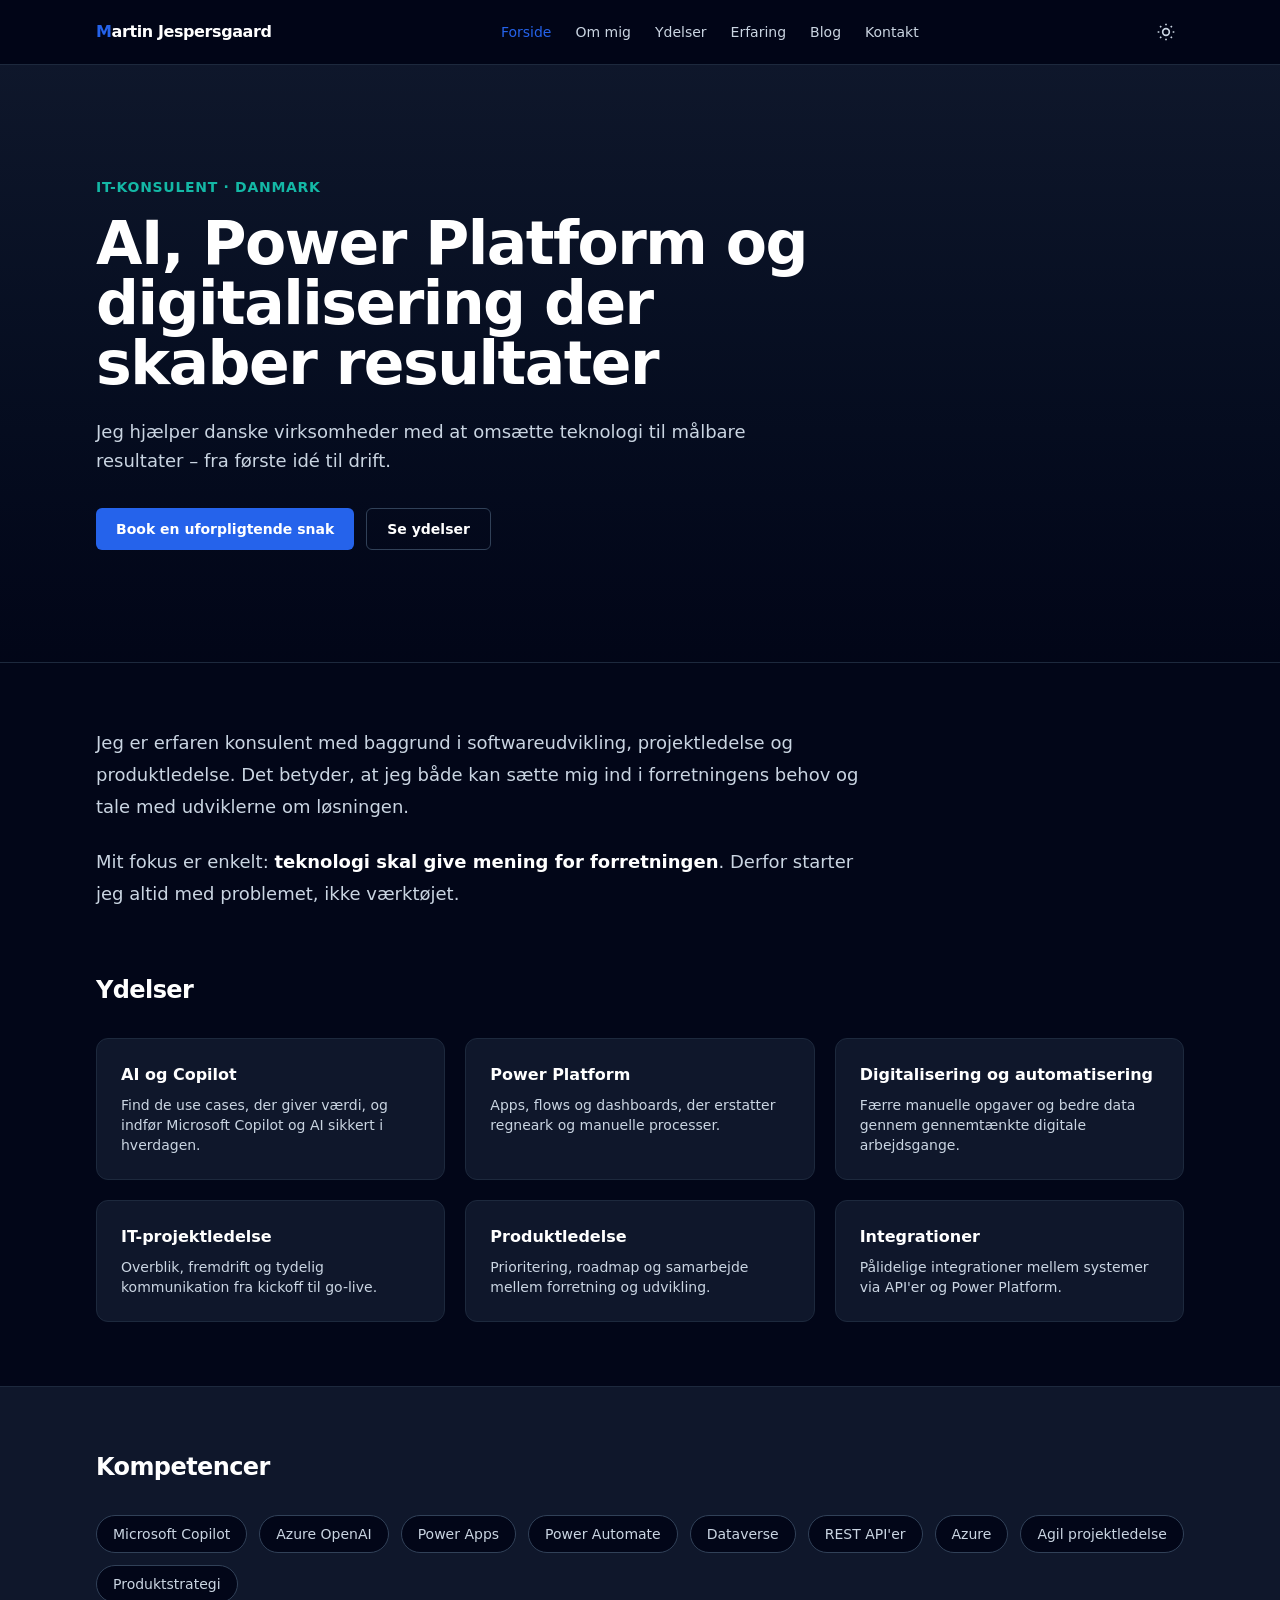
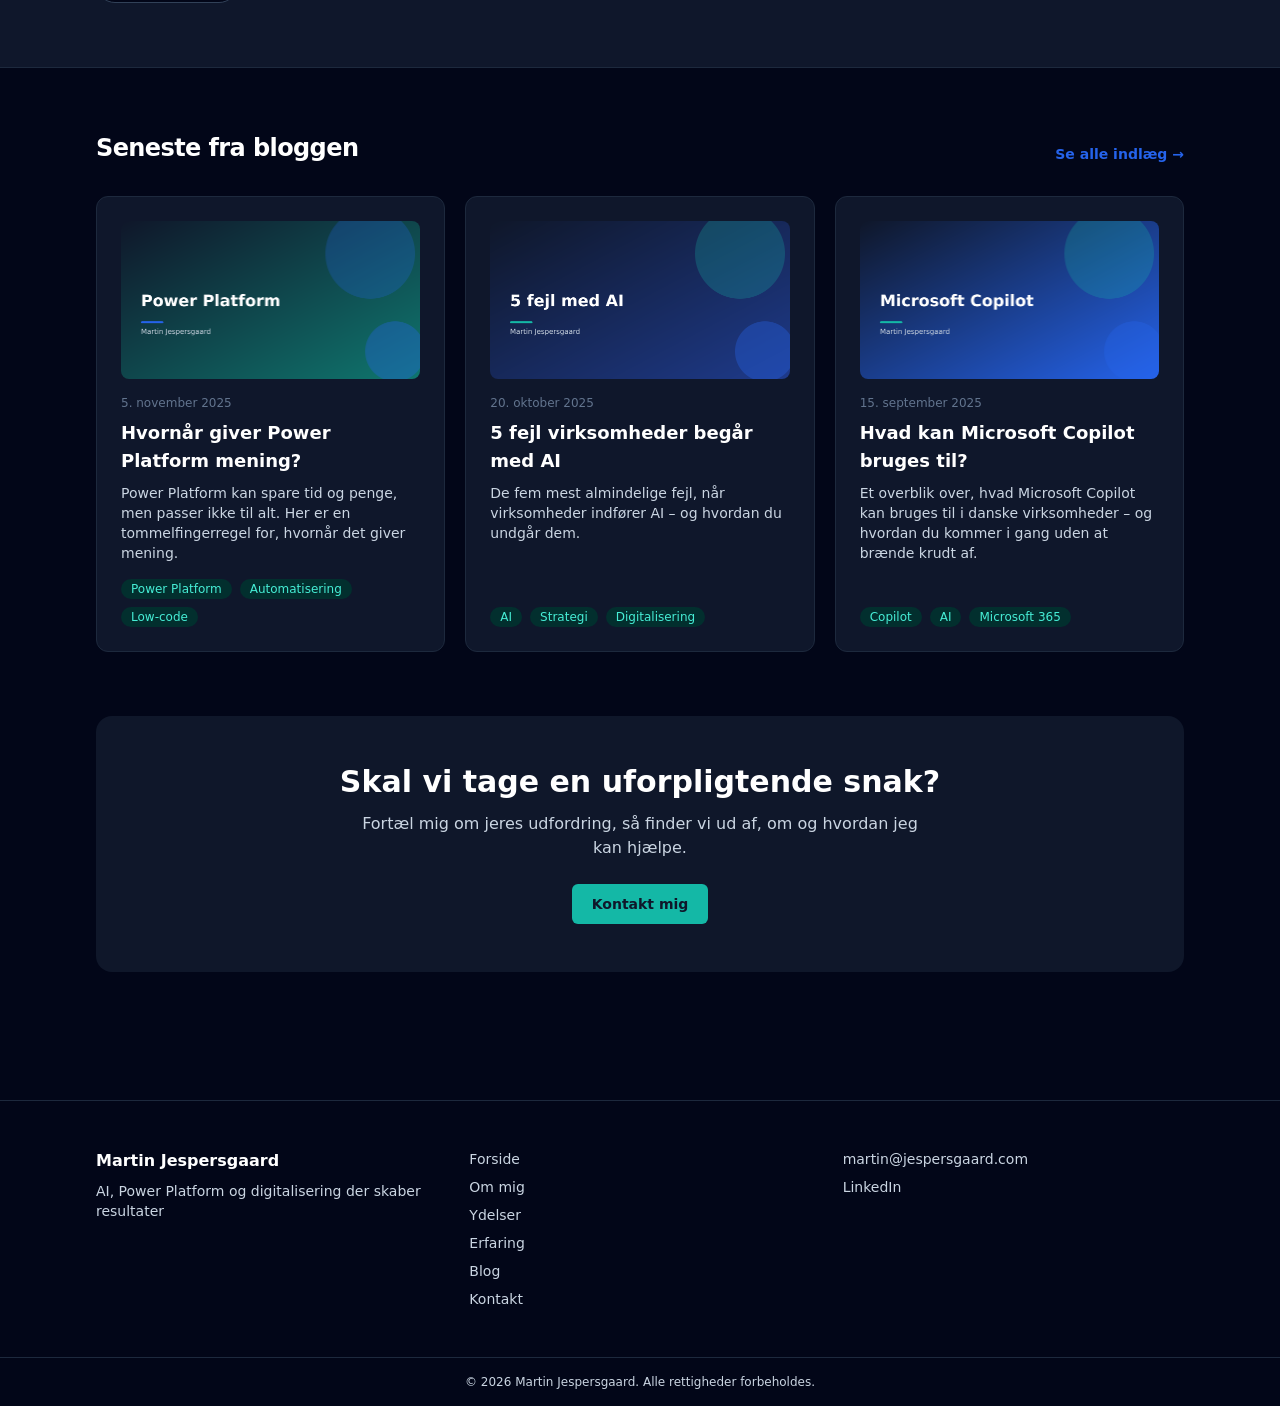
==== commit 4cdc1902: "Deploy 2026-11-13T14:14Z Co-authored-by: Copilot <223556219+Copilot@users.noreply.github.com>" ====
--- a/index.html
+++ b/index.html
@@ -1,6 +1,6 @@
-<!DOCTYPE html><html lang="da"><head><meta charset="utf-8"><meta name="viewport" content="width=device-width, initial-scale=1"><title>Martin Jespersgaard – IT-konsulent | AI &amp; Power Platform</title><meta name="description" content="Martin Jespersgaard er selvstændig IT-konsulent med fokus på AI, Microsoft Copilot, Power Platform, automatisering og digitalisering."><meta name="robots" content="index, follow, max-image-preview:large"><meta name="theme-color" content="#2563EB"><link rel="canonical" href="https://www.jespersgaard.com/"><link rel="icon" type="image/svg+xml" href="/favicon.svg"><link rel="sitemap" href="/sitemap-index.xml"><meta property="og:site_name" content="Martin Jespersgaard"><meta property="og:locale" content="da_DK"><meta property="og:type" content="website"><meta property="og:title" content="Martin Jespersgaard – IT-konsulent | AI &amp; Power Platform"><meta property="og:description" content="Martin Jespersgaard er selvstændig IT-konsulent med fokus på AI, Microsoft Copilot, Power Platform, automatisering og digitalisering."><meta property="og:url" content="https://www.jespersgaard.com/"><meta property="og:image" content="https://www.jespersgaard.com/images/og-default.png"><meta name="twitter:card" content="summary_large_image"><meta name="twitter:title" content="Martin Jespersgaard – IT-konsulent | AI &amp; Power Platform"><meta name="twitter:description" content="Martin Jespersgaard er selvstændig IT-konsulent med fokus på AI, Microsoft Copilot, Power Platform, automatisering og digitalisering."><meta name="twitter:image" content="https://www.jespersgaard.com/images/og-default.png"><script type="application/ld+json">{"@context":"https://schema.org","@type":"Person","@id":"https://www.jespersgaard.com/#person","name":"Martin Jespersgaard","url":"https://www.jespersgaard.com/","image":"https://www.jespersgaard.com/images/profile/martin.webp","jobTitle":"Selvstændig IT-konsulent","description":"Erfaren IT-konsulent med baggrund inden for softwareudvikling, projektledelse, produktledelse, Power Platform, integrationer og AI.","email":"kontakt@jespersgaard.com","sameAs":["https://www.linkedin.com/in/jespersgaard/"],"knowsAbout":["Microsoft Copilot","AI","Power Platform","Digitalisering","Automatisering","IT-projektledelse","Produktledelse","Integrationer"],"address":{"@type":"PostalAddress","addressCountry":"DK"}}</script><script type="application/ld+json">{"@context":"https://schema.org","@type":"ProfessionalService","@id":"https://www.jespersgaard.com/#service","name":"Martin Jespersgaard – IT-konsulent","url":"https://www.jespersgaard.com/","description":"Erfaren IT-konsulent med baggrund inden for softwareudvikling, projektledelse, produktledelse, Power Platform, integrationer og AI.","image":"https://www.jespersgaard.com/images/og-default.png","areaServed":{"@type":"Country","name":"Danmark"},"founder":{"@id":"https://www.jespersgaard.com/#person"},"knowsLanguage":"da","email":"kontakt@jespersgaard.com","serviceType":["AI og Copilot","Power Platform","Digitalisering","Automatisering","IT-projektledelse","Produktledelse","Integrationer"]}</script><script>
+<!DOCTYPE html><html lang="da"><head><meta charset="utf-8"><meta name="viewport" content="width=device-width, initial-scale=1"><title>Martin Jespersgaard – IT-konsulent | AI &amp; Power Platform</title><meta name="description" content="Martin Jespersgaard er selvstændig IT-konsulent med fokus på AI, Microsoft Copilot, Power Platform, automatisering og digitalisering."><meta name="robots" content="index, follow, max-image-preview:large"><meta name="theme-color" content="#2563EB"><link rel="canonical" href="https://www.jespersgaard.com/"><link rel="icon" type="image/svg+xml" href="/favicon.svg"><link rel="sitemap" href="/sitemap-index.xml"><meta property="og:site_name" content="Martin Jespersgaard"><meta property="og:locale" content="da_DK"><meta property="og:type" content="website"><meta property="og:title" content="Martin Jespersgaard – IT-konsulent | AI &amp; Power Platform"><meta property="og:description" content="Martin Jespersgaard er selvstændig IT-konsulent med fokus på AI, Microsoft Copilot, Power Platform, automatisering og digitalisering."><meta property="og:url" content="https://www.jespersgaard.com/"><meta property="og:image" content="https://www.jespersgaard.com/images/og-default.png"><meta name="twitter:card" content="summary_large_image"><meta name="twitter:title" content="Martin Jespersgaard – IT-konsulent | AI &amp; Power Platform"><meta name="twitter:description" content="Martin Jespersgaard er selvstændig IT-konsulent med fokus på AI, Microsoft Copilot, Power Platform, automatisering og digitalisering."><meta name="twitter:image" content="https://www.jespersgaard.com/images/og-default.png"><script type="application/ld+json">{"@context":"https://schema.org","@type":"Person","@id":"https://www.jespersgaard.com/#person","name":"Martin Jespersgaard","url":"https://www.jespersgaard.com/","image":"https://www.jespersgaard.com/images/profile/martin.webp","jobTitle":"Selvstændig IT-konsulent","description":"Erfaren IT-konsulent med baggrund inden for softwareudvikling, projektledelse, produktledelse, Power Platform, integrationer og AI.","email":"martin@jespersgaard.com","sameAs":["https://www.linkedin.com/in/jespersgaard/"],"knowsAbout":["Microsoft Copilot","AI","Power Platform","Digitalisering","Automatisering","IT-projektledelse","Produktledelse","Integrationer"],"address":{"@type":"PostalAddress","addressCountry":"DK"}}</script><script type="application/ld+json">{"@context":"https://schema.org","@type":"ProfessionalService","@id":"https://www.jespersgaard.com/#service","name":"Martin Jespersgaard – IT-konsulent","url":"https://www.jespersgaard.com/","description":"Erfaren IT-konsulent med baggrund inden for softwareudvikling, projektledelse, produktledelse, Power Platform, integrationer og AI.","image":"https://www.jespersgaard.com/images/og-default.png","areaServed":{"@type":"Country","name":"Danmark"},"founder":{"@id":"https://www.jespersgaard.com/#person"},"knowsLanguage":"da","email":"martin@jespersgaard.com","serviceType":["AI og Copilot","Power Platform","Digitalisering","Automatisering","IT-projektledelse","Produktledelse","Integrationer"]}</script><script>
       const dark = localStorage.getItem('theme') !== 'light';
       document.documentElement.classList.toggle('dark', dark);
     </script><link rel="stylesheet" href="/_astro/BaseLayout.BVk5-nYg.css"></head><body class="flex min-h-screen flex-col"><a href="#main" class="sr-only focus:not-sr-only focus:absolute focus:left-4 focus:top-4 focus:rounded focus:bg-primary focus:px-3 focus:py-2 focus:text-white">Gå til indhold</a><header class="sticky top-0 z-40 border-b border-slate-200 bg-white/90 backdrop-blur dark:border-slate-800 dark:bg-slate-950/90"><div class="container-x flex h-16 items-center justify-between"><a href="/" class="font-semibold tracking-tight text-secondary dark:text-white"><span class="text-primary">M</span>artin Jespersgaard</a><nav aria-label="Hovednavigation" class="hidden items-center gap-6 md:flex"><a href="/" aria-current="page" class="text-sm font-medium hover:text-primary text-primary">Forside</a><a href="/om-mig/" class="text-sm font-medium hover:text-primary text-slate-600 dark:text-slate-300">Om mig</a><a href="/ydelser/" class="text-sm font-medium hover:text-primary text-slate-600 dark:text-slate-300">Ydelser</a><a href="/erfaring/" class="text-sm font-medium hover:text-primary text-slate-600 dark:text-slate-300">Erfaring</a><a href="/blog/" class="text-sm font-medium hover:text-primary text-slate-600 dark:text-slate-300">Blog</a><a href="/kontakt/" class="text-sm font-medium hover:text-primary text-slate-600 dark:text-slate-300">Kontakt</a></nav><div class="flex items-center gap-2"><button id="theme-toggle" type="button" aria-label="Skift mellem lyst og mørkt tema" class="rounded-md p-2 text-slate-600 hover:bg-slate-100 dark:text-slate-300 dark:hover:bg-slate-800"><svg class="hidden size-5 dark:block" viewBox="0 0 24 24" fill="none" stroke="currentColor" stroke-width="2" aria-hidden="true"><circle cx="12" cy="12" r="4"></circle><path d="M12 2v2m0 16v2M4.9 4.9l1.4 1.4m11.4 11.4 1.4 1.4M2 12h2m16 0h2M4.9 19.1l1.4-1.4M17.7 6.3l1.4-1.4"></path></svg><svg class="size-5 dark:hidden" viewBox="0 0 24 24" fill="none" stroke="currentColor" stroke-width="2" aria-hidden="true"><path d="M21 12.8A9 9 0 1 1 11.2 3a7 7 0 0 0 9.8 9.8z"></path></svg></button><button id="menu-toggle" type="button" aria-label="Åbn menu" aria-expanded="false" aria-controls="mobile-menu" class="rounded-md p-2 text-slate-600 hover:bg-slate-100 md:hidden dark:text-slate-300 dark:hover:bg-slate-800"><svg class="size-5" viewBox="0 0 24 24" fill="none" stroke="currentColor" stroke-width="2" aria-hidden="true"><path d="M4 6h16M4 12h16M4 18h16"></path></svg></button></div></div><nav id="mobile-menu" aria-label="Mobilnavigation" hidden class="border-t border-slate-200 md:hidden dark:border-slate-800"><div class="container-x flex flex-col py-2"><a href="/" class="py-2 text-sm font-medium">Forside</a><a href="/om-mig/" class="py-2 text-sm font-medium">Om mig</a><a href="/ydelser/" class="py-2 text-sm font-medium">Ydelser</a><a href="/erfaring/" class="py-2 text-sm font-medium">Erfaring</a><a href="/blog/" class="py-2 text-sm font-medium">Blog</a><a href="/kontakt/" class="py-2 text-sm font-medium">Kontakt</a></div></nav></header><script type="module">document.getElementById(`theme-toggle`)?.addEventListener(`click`,()=>{let e=document.documentElement.classList.toggle(`dark`);localStorage.setItem(`theme`,e?`dark`:`light`)});var e=document.getElementById(`menu-toggle`),t=document.getElementById(`mobile-menu`);e?.addEventListener(`click`,()=>{let n=t.hasAttribute(`hidden`);t.toggleAttribute(`hidden`,!n),e.setAttribute(`aria-expanded`,String(n))});</script><!-- {SITE.name} --><main id="main" class="flex-1"><section class="border-b border-slate-200 bg-gradient-to-b from-slate-50 to-white dark:border-slate-800 dark:from-slate-900 dark:to-slate-950"><div class="container-x py-20 sm:py-28"><p class="mb-4 text-sm font-semibold uppercase tracking-wider text-accent">IT-konsulent · Danmark</p><h1 class="max-w-3xl font-bold tracking-tight text-4xl sm:text-6xl">AI, Power Platform og digitalisering der skaber resultater</h1><p class="mt-6 max-w-2xl text-lg leading-relaxed">Jeg hjælper danske virksomheder med at omsætte teknologi til målbare resultater – fra første idé til drift.</p><div class="mt-8 flex flex-wrap gap-3"><a href="/kontakt/" class="btn btn-primary">Book en uforpligtende snak</a><a href="/ydelser/" class="btn btn-secondary">Se ydelser</a></div></div></section><section class="container-x py-16"><div class="prose prose-lg prose-slate max-w-3xl dark:prose-invert"><p>Jeg er erfaren konsulent med baggrund i softwareudvikling, projektledelse og produktledelse. Det betyder, at jeg både kan sætte mig ind i forretningens behov og tale med udviklerne om løsningen.</p>
 <p>Mit fokus er enkelt: <strong>teknologi skal give mening for forretningen</strong>. Derfor starter jeg altid med problemet, ikke værktøjet.</p>
-</div></section><section class="container-x pb-16" aria-labelledby="ydelser"><h2 id="ydelser" class="text-2xl font-bold tracking-tight">Ydelser</h2><div class="mt-8 grid gap-5 sm:grid-cols-2 lg:grid-cols-3"><a href="/ydelser/" class="card block"><h3 class="font-semibold">AI og Copilot</h3><p class="mt-2 text-sm">Find de use cases, der giver værdi, og indfør Microsoft Copilot og AI sikkert i hverdagen.</p></a><a href="/ydelser/" class="card block"><h3 class="font-semibold">Power Platform</h3><p class="mt-2 text-sm">Apps, flows og dashboards, der erstatter regneark og manuelle processer.</p></a><a href="/ydelser/" class="card block"><h3 class="font-semibold">Digitalisering og automatisering</h3><p class="mt-2 text-sm">Færre manuelle opgaver og bedre data gennem gennemtænkte digitale arbejdsgange.</p></a><a href="/ydelser/" class="card block"><h3 class="font-semibold">IT-projektledelse</h3><p class="mt-2 text-sm">Overblik, fremdrift og tydelig kommunikation fra kickoff til go-live.</p></a><a href="/ydelser/" class="card block"><h3 class="font-semibold">Produktledelse</h3><p class="mt-2 text-sm">Prioritering, roadmap og samarbejde mellem forretning og udvikling.</p></a><a href="/ydelser/" class="card block"><h3 class="font-semibold">Integrationer</h3><p class="mt-2 text-sm">Pålidelige integrationer mellem systemer via API&#39;er og Power Platform.</p></a></div></section><section class="border-y border-slate-200 bg-slate-50 py-16 dark:border-slate-800 dark:bg-slate-900" aria-labelledby="kompetencer"><div class="container-x"><h2 id="kompetencer" class="text-2xl font-bold tracking-tight">Kompetencer</h2><ul class="mt-8 flex flex-wrap gap-3"><li class="rounded-full border border-slate-200 bg-white px-4 py-2 text-sm font-medium dark:border-slate-700 dark:bg-slate-950">Microsoft Copilot</li><li class="rounded-full border border-slate-200 bg-white px-4 py-2 text-sm font-medium dark:border-slate-700 dark:bg-slate-950">Azure OpenAI</li><li class="rounded-full border border-slate-200 bg-white px-4 py-2 text-sm font-medium dark:border-slate-700 dark:bg-slate-950">Power Apps</li><li class="rounded-full border border-slate-200 bg-white px-4 py-2 text-sm font-medium dark:border-slate-700 dark:bg-slate-950">Power Automate</li><li class="rounded-full border border-slate-200 bg-white px-4 py-2 text-sm font-medium dark:border-slate-700 dark:bg-slate-950">Dataverse</li><li class="rounded-full border border-slate-200 bg-white px-4 py-2 text-sm font-medium dark:border-slate-700 dark:bg-slate-950">REST API&#39;er</li><li class="rounded-full border border-slate-200 bg-white px-4 py-2 text-sm font-medium dark:border-slate-700 dark:bg-slate-950">Azure</li><li class="rounded-full border border-slate-200 bg-white px-4 py-2 text-sm font-medium dark:border-slate-700 dark:bg-slate-950">Agil projektledelse</li><li class="rounded-full border border-slate-200 bg-white px-4 py-2 text-sm font-medium dark:border-slate-700 dark:bg-slate-950">Produktstrategi</li></ul></div></section><section class="container-x py-16" aria-labelledby="blog"><div class="flex items-end justify-between"><h2 id="blog" class="text-2xl font-bold tracking-tight">Seneste fra bloggen</h2><a href="/blog/" class="text-sm font-semibold text-primary">Se alle indlæg →</a></div><div class="mt-8 grid gap-5 md:grid-cols-3"><article class="card flex h-full flex-col"><img src="/images/blog/power-platform.png" alt="Illustration af Power Platform-byggeklodser" width="640" height="336" loading="lazy" decoding="async" class="mb-4 aspect-[1200/630] w-full rounded-lg object-cover"><time datetime="2025-11-05T00:00:00.000Z" class="text-xs text-slate-500">5. november 2025</time><h3 class="mt-2 text-lg font-semibold"><a href="/blog/hvornaar-power-platform/" class="hover:text-primary">Hvornår giver Power Platform mening?</a></h3><p class="mt-2 flex-1 text-sm">Power Platform kan spare tid og penge, men passer ikke til alt. Her er en tommelfingerregel for, hvornår det giver mening.</p><div class="mt-4 flex flex-wrap gap-2"><span class="tag">Power Platform</span><span class="tag">Automatisering</span><span class="tag">Low-code</span></div></article><article class="card flex h-full flex-col"><img src="/images/blog/ai-fejl.png" alt="Illustration af fem faldgruber ved AI-projekter" width="640" height="336" loading="lazy" decoding="async" class="mb-4 aspect-[1200/630] w-full rounded-lg object-cover"><time datetime="2025-10-20T00:00:00.000Z" class="text-xs text-slate-500">20. oktober 2025</time><h3 class="mt-2 text-lg font-semibold"><a href="/blog/5-fejl-med-ai/" class="hover:text-primary">5 fejl virksomheder begår med AI</a></h3><p class="mt-2 flex-1 text-sm">De fem mest almindelige fejl, når virksomheder indfører AI – og hvordan du undgår dem.</p><div class="mt-4 flex flex-wrap gap-2"><span class="tag">AI</span><span class="tag">Strategi</span><span class="tag">Digitalisering</span></div></article><article class="card flex h-full flex-col"><img src="/images/blog/hvad-er-copilot.png" alt="Illustration af Microsoft Copilot i en arbejdsgang" width="640" height="336" loading="lazy" decoding="async" class="mb-4 aspect-[1200/630] w-full rounded-lg object-cover"><time datetime="2025-09-15T00:00:00.000Z" class="text-xs text-slate-500">15. september 2025</time><h3 class="mt-2 text-lg font-semibold"><a href="/blog/hvad-er-copilot/" class="hover:text-primary">Hvad kan Microsoft Copilot bruges til?</a></h3><p class="mt-2 flex-1 text-sm">Et overblik over, hvad Microsoft Copilot kan bruges til i danske virksomheder – og hvordan du kommer i gang uden at brænde krudt af.</p><div class="mt-4 flex flex-wrap gap-2"><span class="tag">Copilot</span><span class="tag">AI</span><span class="tag">Microsoft 365</span></div></article></div></section><section class="container-x pb-8"><div class="rounded-2xl bg-secondary px-8 py-12 text-center"><h2 class="text-2xl font-bold !text-white sm:text-3xl">Skal vi tage en uforpligtende snak?</h2><p class="mx-auto mt-3 max-w-xl text-slate-300">Fortæl mig om jeres udfordring, så finder vi ud af, om og hvordan jeg kan hjælpe.</p><a href="/kontakt/" class="btn mt-6 bg-accent text-secondary hover:bg-teal-300">Kontakt mig</a></div></section></main><footer class="mt-24 border-t border-slate-200 dark:border-slate-800"><div class="container-x grid gap-8 py-12 md:grid-cols-3"><div><p class="font-semibold text-secondary dark:text-white">Martin Jespersgaard</p><p class="mt-2 text-sm">AI, Power Platform og digitalisering der skaber resultater</p></div><nav aria-label="Footernavigation"><ul class="space-y-2 text-sm"><li><a href="/" class="hover:text-primary">Forside</a></li><li><a href="/om-mig/" class="hover:text-primary">Om mig</a></li><li><a href="/ydelser/" class="hover:text-primary">Ydelser</a></li><li><a href="/erfaring/" class="hover:text-primary">Erfaring</a></li><li><a href="/blog/" class="hover:text-primary">Blog</a></li><li><a href="/kontakt/" class="hover:text-primary">Kontakt</a></li></ul></nav><div class="text-sm"><p><a href="mailto:kontakt@jespersgaard.com" class="hover:text-primary">kontakt@jespersgaard.com</a></p><p class="mt-2"><a href="https://www.linkedin.com/in/jespersgaard/" rel="me noopener" class="hover:text-primary">LinkedIn</a></p></div></div><div class="border-t border-slate-200 py-4 text-center text-xs dark:border-slate-800">© 2026 Martin Jespersgaard. Alle rettigheder forbeholdes.</div></footer></body></html>+</div></section><section class="container-x pb-16" aria-labelledby="ydelser"><h2 id="ydelser" class="text-2xl font-bold tracking-tight">Ydelser</h2><div class="mt-8 grid gap-5 sm:grid-cols-2 lg:grid-cols-3"><a href="/ydelser/" class="card block"><h3 class="font-semibold">AI og Copilot</h3><p class="mt-2 text-sm">Find de use cases, der giver værdi, og indfør Microsoft Copilot og AI sikkert i hverdagen.</p></a><a href="/ydelser/" class="card block"><h3 class="font-semibold">Power Platform</h3><p class="mt-2 text-sm">Apps, flows og dashboards, der erstatter regneark og manuelle processer.</p></a><a href="/ydelser/" class="card block"><h3 class="font-semibold">Digitalisering og automatisering</h3><p class="mt-2 text-sm">Færre manuelle opgaver og bedre data gennem gennemtænkte digitale arbejdsgange.</p></a><a href="/ydelser/" class="card block"><h3 class="font-semibold">IT-projektledelse</h3><p class="mt-2 text-sm">Overblik, fremdrift og tydelig kommunikation fra kickoff til go-live.</p></a><a href="/ydelser/" class="card block"><h3 class="font-semibold">Produktledelse</h3><p class="mt-2 text-sm">Prioritering, roadmap og samarbejde mellem forretning og udvikling.</p></a><a href="/ydelser/" class="card block"><h3 class="font-semibold">Integrationer</h3><p class="mt-2 text-sm">Pålidelige integrationer mellem systemer via API&#39;er og Power Platform.</p></a></div></section><section class="border-y border-slate-200 bg-slate-50 py-16 dark:border-slate-800 dark:bg-slate-900" aria-labelledby="kompetencer"><div class="container-x"><h2 id="kompetencer" class="text-2xl font-bold tracking-tight">Kompetencer</h2><ul class="mt-8 flex flex-wrap gap-3"><li class="rounded-full border border-slate-200 bg-white px-4 py-2 text-sm font-medium dark:border-slate-700 dark:bg-slate-950">Microsoft Copilot</li><li class="rounded-full border border-slate-200 bg-white px-4 py-2 text-sm font-medium dark:border-slate-700 dark:bg-slate-950">Azure OpenAI</li><li class="rounded-full border border-slate-200 bg-white px-4 py-2 text-sm font-medium dark:border-slate-700 dark:bg-slate-950">Power Apps</li><li class="rounded-full border border-slate-200 bg-white px-4 py-2 text-sm font-medium dark:border-slate-700 dark:bg-slate-950">Power Automate</li><li class="rounded-full border border-slate-200 bg-white px-4 py-2 text-sm font-medium dark:border-slate-700 dark:bg-slate-950">Dataverse</li><li class="rounded-full border border-slate-200 bg-white px-4 py-2 text-sm font-medium dark:border-slate-700 dark:bg-slate-950">REST API&#39;er</li><li class="rounded-full border border-slate-200 bg-white px-4 py-2 text-sm font-medium dark:border-slate-700 dark:bg-slate-950">Azure</li><li class="rounded-full border border-slate-200 bg-white px-4 py-2 text-sm font-medium dark:border-slate-700 dark:bg-slate-950">Agil projektledelse</li><li class="rounded-full border border-slate-200 bg-white px-4 py-2 text-sm font-medium dark:border-slate-700 dark:bg-slate-950">Produktstrategi</li></ul></div></section><section class="container-x py-16" aria-labelledby="blog"><div class="flex items-end justify-between"><h2 id="blog" class="text-2xl font-bold tracking-tight">Seneste fra bloggen</h2><a href="/blog/" class="text-sm font-semibold text-primary">Se alle indlæg →</a></div><div class="mt-8 grid gap-5 md:grid-cols-3"><article class="card flex h-full flex-col"><img src="/images/blog/power-platform.png" alt="Illustration af Power Platform-byggeklodser" width="640" height="336" loading="lazy" decoding="async" class="mb-4 aspect-[1200/630] w-full rounded-lg object-cover"><time datetime="2025-11-05T00:00:00.000Z" class="text-xs text-slate-500">5. november 2025</time><h3 class="mt-2 text-lg font-semibold"><a href="/blog/hvornaar-power-platform/" class="hover:text-primary">Hvornår giver Power Platform mening?</a></h3><p class="mt-2 flex-1 text-sm">Power Platform kan spare tid og penge, men passer ikke til alt. Her er en tommelfingerregel for, hvornår det giver mening.</p><div class="mt-4 flex flex-wrap gap-2"><span class="tag">Power Platform</span><span class="tag">Automatisering</span><span class="tag">Low-code</span></div></article><article class="card flex h-full flex-col"><img src="/images/blog/ai-fejl.png" alt="Illustration af fem faldgruber ved AI-projekter" width="640" height="336" loading="lazy" decoding="async" class="mb-4 aspect-[1200/630] w-full rounded-lg object-cover"><time datetime="2025-10-20T00:00:00.000Z" class="text-xs text-slate-500">20. oktober 2025</time><h3 class="mt-2 text-lg font-semibold"><a href="/blog/5-fejl-med-ai/" class="hover:text-primary">5 fejl virksomheder begår med AI</a></h3><p class="mt-2 flex-1 text-sm">De fem mest almindelige fejl, når virksomheder indfører AI – og hvordan du undgår dem.</p><div class="mt-4 flex flex-wrap gap-2"><span class="tag">AI</span><span class="tag">Strategi</span><span class="tag">Digitalisering</span></div></article><article class="card flex h-full flex-col"><img src="/images/blog/hvad-er-copilot.png" alt="Illustration af Microsoft Copilot i en arbejdsgang" width="640" height="336" loading="lazy" decoding="async" class="mb-4 aspect-[1200/630] w-full rounded-lg object-cover"><time datetime="2025-09-15T00:00:00.000Z" class="text-xs text-slate-500">15. september 2025</time><h3 class="mt-2 text-lg font-semibold"><a href="/blog/hvad-er-copilot/" class="hover:text-primary">Hvad kan Microsoft Copilot bruges til?</a></h3><p class="mt-2 flex-1 text-sm">Et overblik over, hvad Microsoft Copilot kan bruges til i danske virksomheder – og hvordan du kommer i gang uden at brænde krudt af.</p><div class="mt-4 flex flex-wrap gap-2"><span class="tag">Copilot</span><span class="tag">AI</span><span class="tag">Microsoft 365</span></div></article></div></section><section class="container-x pb-8"><div class="rounded-2xl bg-secondary px-8 py-12 text-center"><h2 class="text-2xl font-bold !text-white sm:text-3xl">Skal vi tage en uforpligtende snak?</h2><p class="mx-auto mt-3 max-w-xl text-slate-300">Fortæl mig om jeres udfordring, så finder vi ud af, om og hvordan jeg kan hjælpe.</p><a href="/kontakt/" class="btn mt-6 bg-accent text-secondary hover:bg-teal-300">Kontakt mig</a></div></section></main><footer class="mt-24 border-t border-slate-200 dark:border-slate-800"><div class="container-x grid gap-8 py-12 md:grid-cols-3"><div><p class="font-semibold text-secondary dark:text-white">Martin Jespersgaard</p><p class="mt-2 text-sm">AI, Power Platform og digitalisering der skaber resultater</p></div><nav aria-label="Footernavigation"><ul class="space-y-2 text-sm"><li><a href="/" class="hover:text-primary">Forside</a></li><li><a href="/om-mig/" class="hover:text-primary">Om mig</a></li><li><a href="/ydelser/" class="hover:text-primary">Ydelser</a></li><li><a href="/erfaring/" class="hover:text-primary">Erfaring</a></li><li><a href="/blog/" class="hover:text-primary">Blog</a></li><li><a href="/kontakt/" class="hover:text-primary">Kontakt</a></li></ul></nav><div class="text-sm"><p><a href="mailto:martin@jespersgaard.com" class="hover:text-primary">martin@jespersgaard.com</a></p><p class="mt-2"><a href="https://www.linkedin.com/in/jespersgaard/" rel="me noopener" class="hover:text-primary">LinkedIn</a></p></div></div><div class="border-t border-slate-200 py-4 text-center text-xs dark:border-slate-800">© 2026 Martin Jespersgaard. Alle rettigheder forbeholdes.</div></footer></body></html>
